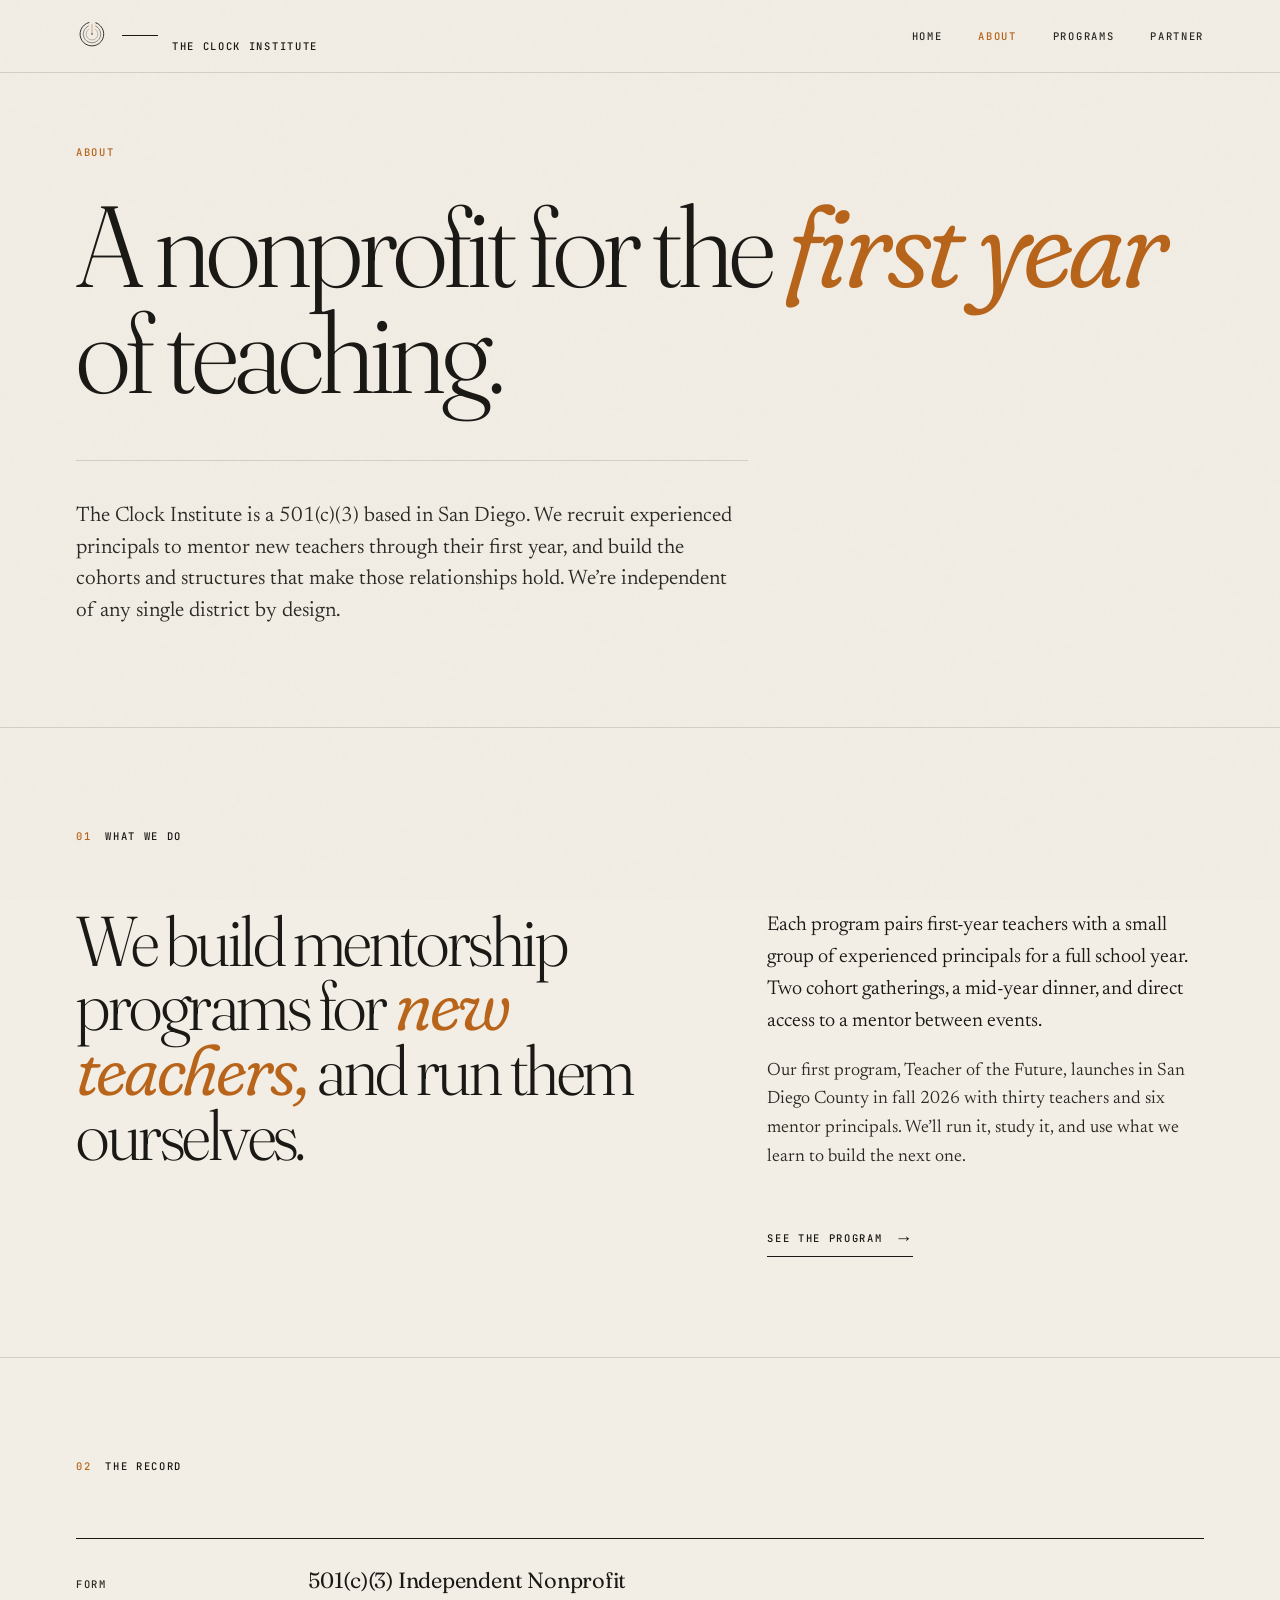
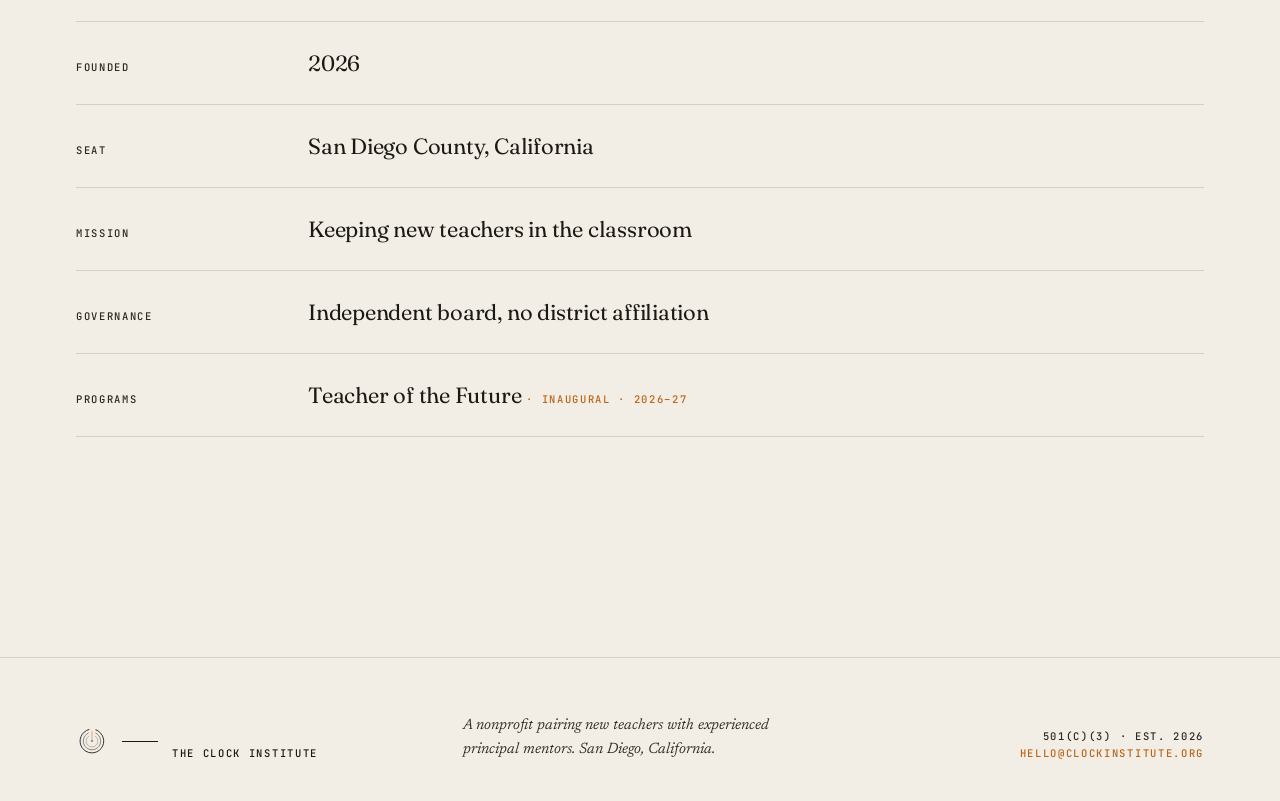
==== about.html @ 5cbc2fd4 "Add logo mark and wire it into wordmark and favicon Add /assets/img/mark.svg and /assets/img/mark-li" ====
<!DOCTYPE html>
<html lang="en">
<head>
  <meta charset="utf-8">
  <meta name="viewport" content="width=device-width, initial-scale=1">
  <link rel="icon" type="image/svg+xml" href="/assets/img/mark.svg">
  <title>About — The Clock Institute</title>
  <meta name="description" content="The Clock Institute is a 501(c)(3) nonprofit based in San Diego. We build and run mentorship programs for first-year teachers, with independent governance and no district affiliation.">
  <link rel="preconnect" href="https://fonts.googleapis.com">
  <link rel="preconnect" href="https://fonts.gstatic.com" crossorigin>
  <link rel="stylesheet" href="https://fonts.googleapis.com/css2?family=Fraunces:opsz,wght,SOFT,WONK@9..144,300..900,0..100,0..1&family=Newsreader:ital,opsz,wght@0,6..72,200..800;1,6..72,200..800&family=JetBrains+Mono:wght@300;400;500&display=swap">
  <link rel="stylesheet" href="assets/css/tokens.css">
  <link rel="stylesheet" href="assets/css/base.css">
  <link rel="stylesheet" href="assets/css/components.css">
  <script defer src="/assets/js/main.js"></script>
</head>
<body>
  <header class="site-header">
    <div class="frame" style="display:flex; justify-content:space-between; align-items:center;">
      <a href="/index.html" class="wordmark">
        <img src="/assets/img/mark.svg" alt="" class="wordmark-mark" width="32" height="32">
        <span class="wordmark-rule"></span>
        <span class="wordmark-text">The Clock Institute</span>
      </a>
      <nav class="site-nav">
        <a href="/index.html" data-nav="home">Home</a>
        <a href="/about.html" data-nav="about">About</a>
        <a href="/programs.html" data-nav="programs">Programs</a>
        <a href="/partner.html" data-nav="partner">Partner</a>
      </nav>
    </div>
  </header>

  <section class="page-head">
    <div class="frame">
      <span class="micro micro-ochre">About</span>
      <h1 class="display page-headline">
        A nonprofit for the <span class="ital">first year</span> of teaching.
      </h1>
      <p class="page-lede">
        The Clock Institute is a 501(c)(3) based in San Diego. We recruit experienced principals to mentor new teachers through their first year, and build the cohorts and structures that make those relationships hold. We&rsquo;re independent of any single district by design.
      </p>
    </div>
  </section>

  <section class="what-we-do">
    <div class="frame">
      <div class="section-tag micro"><span class="num">01</span><span>What we do</span></div>
      <div class="wwd-grid">
        <div class="wwd-lead">
          <h2 class="display">
            We build mentorship programs for <span class="ital">new teachers,</span> and run them ourselves.
          </h2>
        </div>
        <div class="wwd-detail">
          <p>Each program pairs first-year teachers with a small group of experienced principals for a full school year. Two cohort gatherings, a mid-year dinner, and direct access to a mentor between events.</p>
          <p>Our first program, Teacher of the Future, launches in San Diego County in fall 2026 with thirty teachers and six mentor principals. We&rsquo;ll run it, study it, and use what we learn to build the next one.</p>
          <a href="/programs.html" class="cta-link" style="margin-top:32px;">
            <span class="micro">See the program</span>
            <span class="cta-arrow">&rarr;</span>
          </a>
        </div>
      </div>
    </div>
  </section>

  <section class="structure">
    <div class="frame">
      <div class="section-tag micro"><span class="num">02</span><span>The record</span></div>
      <div class="record">
        <div class="record-row">
          <span class="record-label micro">Form</span>
          <span class="record-val">501(c)(3) Independent Nonprofit</span>
        </div>
        <div class="record-row">
          <span class="record-label micro">Founded</span>
          <span class="record-val">2026</span>
        </div>
        <div class="record-row">
          <span class="record-label micro">Seat</span>
          <span class="record-val">San Diego County, California</span>
        </div>
        <div class="record-row">
          <span class="record-label micro">Mission</span>
          <span class="record-val">Keeping new teachers in the classroom</span>
        </div>
        <div class="record-row">
          <span class="record-label micro">Governance</span>
          <span class="record-val">Independent board, no district affiliation</span>
        </div>
        <div class="record-row">
          <span class="record-label micro">Programs</span>
          <span class="record-val">Teacher of the Future <span class="micro micro-ochre">&middot; inaugural &middot; 2026&ndash;27</span></span>
        </div>
      </div>
    </div>
  </section>

  <footer class="site-footer">
    <div class="frame" style="display:grid; grid-template-columns:1fr 1fr 1fr; gap:32px; align-items:end;">
      <a href="/index.html" class="wordmark">
        <img src="/assets/img/mark.svg" alt="" class="wordmark-mark" width="32" height="32">
        <span class="wordmark-rule"></span>
        <span class="wordmark-text">The Clock Institute</span>
      </a>
      <p class="colophon">
        A nonprofit pairing new teachers with experienced principal mentors. San Diego, California.
      </p>
      <div class="micro" style="text-align:right; color: var(--ink-soft);">
        501(c)(3) &middot; est. 2026<br>
        <a href="mailto:hello@clockinstitute.org" style="color: var(--ochre);">hello@clockinstitute.org</a>
      </div>
    </div>
  </footer>
</body>
</html>
---- assets/css/tokens.css ----
:root {
  --paper: #f3eee5;
  --paper-deep: #ebe4d6;
  --ink: #1a1916;
  --ink-soft: #2a2925;
  --ochre: #b8651b;
  --ochre-deep: #8a4a14;
  --rule: rgba(26, 25, 22, 0.14);
  --rule-strong: rgba(26, 25, 22, 0.28);

  --font-display: 'Fraunces', Georgia, serif;
  --font-body: 'Newsreader', Georgia, serif;
  --font-mono: 'JetBrains Mono', ui-monospace, monospace;

  --max-w: 1240px;
  --pad-x: 56px;
  --pad-x-sm: 28px;
}
---- assets/css/base.css ----
* {
  margin: 0;
  padding: 0;
  box-sizing: border-box;
}

html {
  scroll-behavior: smooth;
}

body {
  background: var(--paper);
  color: var(--ink);
  font-family: var(--font-body);
  font-weight: 380;
  font-size: 17px;
  line-height: 1.55;
  -webkit-font-smoothing: antialiased;
  text-rendering: optimizeLegibility;
  overflow-x: hidden;
}

body::before {
  content: "";
  position: fixed;
  inset: 0;
  pointer-events: none;
  z-index: 100;
  opacity: 0.4;
  mix-blend-mode: multiply;
  background-image: url("data:image/svg+xml,%3Csvg viewBox='0 0 200 200' xmlns='http://www.w3.org/2000/svg'%3E%3Cfilter id='n'%3E%3CfeTurbulence type='fractalNoise' baseFrequency='0.85' numOctaves='2' stitchTiles='stitch'/%3E%3CfeColorMatrix values='0 0 0 0 0.1 0 0 0 0 0.1 0 0 0 0 0.08 0 0 0 0.05 0'/%3E%3C/filter%3E%3Crect width='100%25' height='100%25' filter='url(%23n)'/%3E%3C/svg%3E");
}

.frame {
  max-width: var(--max-w);
  margin: 0 auto;
  padding: 0 var(--pad-x);
  position: relative;
}

.display {
  font-family: var(--font-display);
  font-variation-settings: "opsz" 144, "SOFT" 30, "WONK" 0;
  font-weight: 300;
  letter-spacing: -0.035em;
  line-height: 0.92;
}

.ital {
  font-family: var(--font-display);
  font-style: italic;
  font-variation-settings: "opsz" 72, "SOFT" 100, "WONK" 1;
  font-weight: 350;
}

.mono {
  font-family: var(--font-mono);
  font-weight: 400;
  letter-spacing: 0.02em;
}

.micro {
  font-family: var(--font-mono);
  font-size: 10.5px;
  text-transform: uppercase;
  letter-spacing: 0.16em;
  font-weight: 500;
}

.micro-ochre {
  color: var(--ochre);
}

a {
  color: inherit;
  text-decoration: none;
}

a:hover {
  color: var(--ochre);
}

@media (max-width: 920px) {
  .frame {
    padding: 0 var(--pad-x-sm);
  }
}
---- assets/css/components.css ----
body {
  padding-top: 64px;
}

/* ---------- Header ---------- */

.site-header {
  position: fixed;
  top: 0;
  left: 0;
  right: 0;
  width: 100%;
  z-index: 50;
  background: var(--paper);
  border-bottom: 1px solid var(--rule);
  padding: 18px 0;
}

.wordmark {
  display: flex;
  align-items: baseline;
  gap: 14px;
}

.wordmark-mark {
  width: 32px;
  height: 32px;
  display: block;
}

.wordmark-rule {
  width: 36px;
  height: 1px;
  background: var(--ink);
  align-self: center;
  transform: translateY(-1px);
}

.wordmark-text {
  font-family: var(--font-mono);
  font-size: 10.5px;
  text-transform: uppercase;
  letter-spacing: 0.16em;
  font-weight: 500;
}

.site-nav {
  display: flex;
  gap: 36px;
}

.site-nav a {
  font-family: var(--font-mono);
  font-size: 10.5px;
  text-transform: uppercase;
  letter-spacing: 0.16em;
  font-weight: 500;
  color: var(--ink-soft);
}

.site-nav a:hover {
  color: var(--ochre);
}

.site-nav a.active {
  color: var(--ochre);
}

/* ---------- Footer ---------- */

.site-footer {
  border-top: 1px solid var(--rule);
  padding: 56px 0 40px;
  margin-top: 120px;
}

.colophon {
  font-family: var(--font-body);
  font-style: italic;
  font-size: 15px;
  color: var(--ink-soft);
  max-width: 38ch;
}

@media (max-width: 920px) {
  .site-footer .frame {
    grid-template-columns: 1fr !important;
    gap: 32px !important;
  }
}

/* ---------- Hero ---------- */

.hero {
  min-height: calc(100vh - 64px);
  display: flex;
  align-items: center;
  padding: 80px 0;
  position: relative;
}

.hero-meta {
  display: flex;
  justify-content: space-between;
  margin-bottom: 80px;
}

.hero-headline {
  font-size: clamp(64px, 10.5vw, 168px);
  margin-bottom: 80px;
}
.hero-headline .line { display: block; }
.hero-headline .line-2 { padding-left: 18%; }
.hero-headline .line-3 { padding-left: 6%; }
.hero-headline .amp {
  color: var(--ochre);
  font-style: italic;
  font-variation-settings: "opsz" 144, "SOFT" 100, "WONK" 1;
}

.hero-foot {
  display: grid;
  grid-template-columns: 1fr auto;
  gap: 64px;
  align-items: end;
  padding-top: 40px;
  border-top: 1px solid var(--rule);
}

.hero-foot .lede {
  font-size: 21px;
  line-height: 1.5;
  max-width: 52ch;
  color: var(--ink-soft);
}
.hero-foot .lede em {
  color: var(--ink);
  font-family: var(--font-display);
  font-style: italic;
  font-variation-settings: "opsz" 22, "SOFT" 100, "WONK" 0;
}

.cta-link {
  display: inline-flex;
  align-items: center;
  gap: 12px;
  padding-bottom: 4px;
  border-bottom: 1px solid var(--ink);
  transition: gap 0.3s ease, color 0.3s ease;
}
.cta-link:hover { gap: 18px; color: var(--ochre); border-color: var(--ochre); }
.cta-arrow { font-family: var(--font-display); font-size: 18px; }

@keyframes fadeUp {
  from { opacity: 0; transform: translateY(16px); }
  to { opacity: 1; transform: translateY(0); }
}
.hero-headline .line {
  opacity: 0;
  animation: fadeUp 1.2s cubic-bezier(0.2, 0.7, 0.2, 1) forwards;
}
.hero-headline .line-1 { animation-delay: 0.2s; }
.hero-headline .line-2 { animation-delay: 0.45s; }
.hero-headline .line-3 { animation-delay: 0.7s; }

.hero-meta, .hero-foot {
  opacity: 0;
  animation: fadeUp 1s ease forwards 1s;
}

@media (max-width: 920px) {
  .hero-headline .line-2, .hero-headline .line-3 { padding-left: 0; }
  .hero-foot { grid-template-columns: 1fr; }
}

/* ---------- Thesis & Motif ---------- */

section.thesis, section.motif {
  padding: 120px 0;
  border-top: 1px solid var(--rule);
  position: relative;
}

.section-tag {
  display: flex;
  align-items: center;
  gap: 14px;
  margin-bottom: 64px;
}
.section-tag .num { color: var(--ochre); }

.thesis-grid {
  display: grid;
  grid-template-columns: 1.2fr 1fr;
  gap: 80px;
  align-items: start;
}
.thesis-headline {
  font-size: clamp(44px, 6vw, 88px);
}
.thesis-headline .ital { color: var(--ochre); }
.thesis-body {
  padding-top: 12px;
}
.thesis-body p {
  font-size: 18px;
  line-height: 1.6;
  color: var(--ink-soft);
  margin-bottom: 20px;
  max-width: 48ch;
}
.thesis-body p em {
  color: var(--ink);
  font-family: var(--font-display);
  font-style: italic;
}

.motif-header {
  display: grid;
  grid-template-columns: 1fr 1.6fr;
  gap: 64px;
  align-items: end;
  margin-bottom: 48px;
}
.motif-header h2 { font-size: clamp(40px, 5vw, 72px); }
.motif-header h2 .ital { color: var(--ochre); }
.motif-header p {
  font-size: 17px;
  color: var(--ink-soft);
  max-width: 52ch;
}

.motif-grid {
  display: grid;
  grid-template-columns: 1fr 1fr;
  gap: 32px;
}
.motif-card {
  border: 1px solid var(--rule);
  padding: 40px;
  display: flex;
  flex-direction: column;
  justify-content: space-between;
  min-height: 380px;
  background: var(--paper);
}
.motif-card.dark {
  background: var(--ink);
  color: var(--paper);
  border-color: var(--ink);
}
.motif-card.dark .micro { color: rgba(243, 238, 229, 0.5); }
.motif-card.dark .motif-figure { color: var(--ochre); }

.motif-figure {
  font-family: var(--font-display);
  font-weight: 300;
  font-variation-settings: "opsz" 144, "SOFT" 30, "WONK" 0;
  font-size: clamp(96px, 14vw, 176px);
  letter-spacing: -0.04em;
  line-height: 0.85;
  color: var(--ochre);
  margin: 32px 0;
}
.motif-figure .unit {
  font-size: 0.32em;
  letter-spacing: 0;
  opacity: 0.75;
  margin-left: 8px;
}
.motif-card p {
  font-size: 16px;
  line-height: 1.55;
  max-width: 36ch;
}

@media (max-width: 920px) {
  .thesis-grid, .motif-header, .motif-grid { grid-template-columns: 1fr; gap: 40px; }
  section.thesis, section.motif { padding: 80px 0; }
}

/* ---------- Program teaser & Closing ---------- */

section.program-teaser, section.closing {
  padding: 120px 0;
  border-top: 1px solid var(--rule);
}

.teaser-card {
  display: block;
  background: var(--paper-deep);
  border: 1px solid var(--rule);
  padding: 64px;
  transition: background 0.4s ease, border-color 0.4s ease;
  position: relative;
}
.teaser-card:hover {
  background: var(--ink);
  color: var(--paper);
  border-color: var(--ink);
}
.teaser-card:hover .teaser-meta .micro,
.teaser-card:hover .teaser-lede { color: rgba(243, 238, 229, 0.75); }
.teaser-card:hover .teaser-title .ital,
.teaser-card:hover .teaser-foot .cta-arrow { color: var(--ochre); }

.teaser-meta {
  display: flex;
  justify-content: space-between;
  margin-bottom: 48px;
}
.teaser-title {
  font-size: clamp(56px, 8vw, 120px);
  margin-bottom: 32px;
}
.teaser-title .ital { color: var(--ochre); transition: color 0.4s ease; }
.teaser-lede {
  font-size: 19px;
  line-height: 1.55;
  max-width: 60ch;
  color: var(--ink-soft);
  margin-bottom: 56px;
  transition: color 0.4s ease;
}
.teaser-foot {
  display: inline-flex;
  align-items: center;
  gap: 12px;
  padding-bottom: 4px;
  border-bottom: 1px solid currentColor;
}

section.closing {
  padding: 160px 0;
}
.closing-headline {
  font-size: clamp(56px, 9vw, 144px);
  margin-bottom: 80px;
}
.closing-headline .ital { color: var(--ochre); }
.closing-foot {
  display: grid;
  grid-template-columns: 1fr auto;
  gap: 48px;
  align-items: end;
  padding-top: 40px;
  border-top: 1px solid var(--rule);
}
.closing-foot p {
  font-size: 19px;
  line-height: 1.5;
  max-width: 44ch;
  color: var(--ink-soft);
}

@media (max-width: 920px) {
  .teaser-card { padding: 40px 28px; }
  .teaser-meta { flex-direction: column; gap: 8px; margin-bottom: 32px; }
  .closing-foot { grid-template-columns: 1fr; }
  section.program-teaser, section.closing { padding: 80px 0; }
}

/* ---------- About: page head, what-we-do, structure ---------- */

section.page-head {
  padding: 80px 0 100px;
}
.page-head .micro-ochre { display: block; margin-bottom: 32px; }
.page-headline {
  font-size: clamp(56px, 9vw, 144px);
  margin-bottom: 56px;
}
.page-headline .ital { color: var(--ochre); }
.page-lede {
  font-size: 21px;
  line-height: 1.5;
  max-width: 56ch;
  color: var(--ink-soft);
  padding-top: 40px;
  border-top: 1px solid var(--rule);
}

section.what-we-do {
  padding: 100px 0;
  border-top: 1px solid var(--rule);
}

.wwd-grid {
  display: grid;
  grid-template-columns: 1.4fr 1fr;
  gap: 80px;
  align-items: start;
}

.wwd-lead h2 {
  font-size: clamp(40px, 5.5vw, 80px);
}
.wwd-lead h2 .ital { color: var(--ochre); }

.wwd-detail p {
  font-size: 18px;
  line-height: 1.6;
  color: var(--ink-soft);
  margin-bottom: 20px;
  max-width: 48ch;
}
.wwd-detail p:first-child {
  font-size: 20px;
  color: var(--ink);
}

section.structure {
  padding: 100px 0;
  border-top: 1px solid var(--rule);
}

.record {
  border-top: 1px solid var(--ink);
}
.record-row {
  display: grid;
  grid-template-columns: 200px 1fr;
  gap: 32px;
  padding: 24px 0;
  border-bottom: 1px solid var(--rule);
  align-items: baseline;
}
.record-label {
  color: var(--ink-soft);
  padding-top: 4px;
}
.record-val {
  font-family: var(--font-display);
  font-size: 22px;
  font-weight: 380;
  letter-spacing: -0.01em;
}

@media (max-width: 920px) {
  .wwd-grid { grid-template-columns: 1fr; gap: 40px; }
  .record-row { grid-template-columns: 1fr; gap: 4px; }
  section.what-we-do, section.structure { padding: 64px 0; }
}

/* ---------- Programs: numbers, arc, metrics ---------- */

section.numbers, section.arc, section.metrics {
  padding: 100px 0;
  border-top: 1px solid var(--rule);
}

.numbers-grid {
  display: grid;
  grid-template-columns: repeat(4, 1fr);
  gap: 0;
  border-top: 1px solid var(--ink);
}
.num-cell {
  padding: 40px 32px 40px 0;
  border-right: 1px solid var(--rule);
}
.num-cell:last-child { border-right: none; padding-right: 0; }
.num-fig {
  font-family: var(--font-display);
  font-weight: 300;
  font-variation-settings: "opsz" 144, "SOFT" 30, "WONK" 0;
  font-size: clamp(64px, 8vw, 120px);
  line-height: 0.9;
  letter-spacing: -0.04em;
  color: var(--ochre);
  margin-bottom: 24px;
}
.num-fig .num-unit { font-size: 0.4em; opacity: 0.75; margin-left: 6px; }
.num-label { color: var(--ink-soft); margin-bottom: 12px; }
.num-cell p {
  font-size: 15px;
  line-height: 1.5;
  color: var(--ink);
  max-width: 28ch;
}

.arc-list {
  display: grid;
  gap: 0;
  border-top: 1px solid var(--ink);
}
.arc-step {
  display: grid;
  grid-template-columns: 240px 1fr;
  gap: 64px;
  padding: 56px 0;
  border-bottom: 1px solid var(--rule);
  align-items: start;
}
.arc-when .micro { color: var(--ochre); margin-bottom: 8px; display: block; }
.arc-time {
  font-family: var(--font-display);
  font-weight: 350;
  font-size: 28px;
  letter-spacing: -0.015em;
}
.arc-name {
  font-family: var(--font-display);
  font-weight: 350;
  font-size: clamp(32px, 4vw, 48px);
  letter-spacing: -0.02em;
  margin-bottom: 20px;
}
.arc-name .ital { color: var(--ochre); }
.arc-detail p {
  font-size: 18px;
  line-height: 1.6;
  color: var(--ink-soft);
  max-width: 60ch;
}

.metrics-headline {
  font-size: clamp(40px, 5vw, 72px);
  margin-bottom: 56px;
  max-width: 14ch;
}
.metrics-headline .ital { color: var(--ochre); }
.metrics-grid {
  display: grid;
  grid-template-columns: repeat(3, 1fr);
  gap: 32px;
  border-top: 1px solid var(--rule);
  padding-top: 40px;
}
.metric {
  padding-right: 32px;
}
.metric-num {
  font-family: var(--font-display);
  font-weight: 300;
  font-size: clamp(56px, 7vw, 96px);
  line-height: 0.9;
  letter-spacing: -0.04em;
  color: var(--ink);
  margin-bottom: 20px;
}
.metric-num .metric-unit { color: var(--ochre); font-size: 0.5em; margin-left: 4px; }
.metric p {
  font-size: 16px;
  line-height: 1.55;
  color: var(--ink-soft);
  max-width: 32ch;
}
.metrics-foot {
  margin-top: 56px;
  padding-top: 24px;
  border-top: 1px solid var(--rule);
  color: var(--ink-soft);
  letter-spacing: 0.12em;
}

@media (max-width: 920px) {
  .numbers-grid { grid-template-columns: 1fr 1fr; }
  .num-cell:nth-child(2) { border-right: none; }
  .num-cell:nth-child(1), .num-cell:nth-child(2) { border-bottom: 1px solid var(--rule); }
  .arc-step { grid-template-columns: 1fr; gap: 16px; }
  .metrics-grid { grid-template-columns: 1fr; }
  section.numbers, section.arc, section.metrics { padding: 64px 0; }
}

/* ---------- Partner: lanes & contact ---------- */

section.partner-types, section.contact {
  padding: 100px 0;
  border-top: 1px solid var(--rule);
}

.lane-list {
  border-top: 1px solid var(--ink);
}
.lane {
  display: grid;
  grid-template-columns: 60px 1fr 220px;
  gap: 48px;
  padding: 56px 0;
  border-bottom: 1px solid var(--rule);
  align-items: start;
}
.lane-num {
  font-family: var(--font-mono);
  font-size: 12px;
  letter-spacing: 0.14em;
  color: var(--ochre);
  padding-top: 10px;
}
.lane-name {
  font-family: var(--font-display);
  font-weight: 350;
  font-size: clamp(28px, 3vw, 36px);
  letter-spacing: -0.02em;
  margin-bottom: 16px;
}
.lane p {
  font-size: 17px;
  line-height: 1.6;
  color: var(--ink-soft);
  max-width: 56ch;
}
.lane p em {
  color: var(--ink);
  font-family: var(--font-display);
  font-style: italic;
}
.lane-meta {
  color: var(--ink-soft);
  align-self: start;
  padding-top: 14px;
  text-align: right;
}

.contact-headline {
  font-size: clamp(48px, 6vw, 88px);
  margin-bottom: 64px;
}
.contact-headline .ital { color: var(--ochre); }
.contact-grid {
  display: grid;
  grid-template-columns: repeat(3, 1fr);
  gap: 32px;
  border-top: 1px solid var(--rule);
  padding-top: 48px;
}
.contact-card .micro-ochre { display: block; margin-bottom: 24px; }
.contact-email {
  display: inline-block;
  font-family: var(--font-display);
  font-weight: 380;
  font-size: 22px;
  letter-spacing: -0.01em;
  margin-bottom: 16px;
  border-bottom: 1px solid var(--rule);
  padding-bottom: 6px;
  transition: border-color 0.3s ease, color 0.3s ease;
}
.contact-email:hover {
  color: var(--ochre);
  border-color: var(--ochre);
}
.contact-card p {
  font-size: 15px;
  line-height: 1.5;
  color: var(--ink-soft);
}

@media (max-width: 920px) {
  .lane { grid-template-columns: 1fr; gap: 12px; }
  .lane-meta { text-align: left; padding-top: 8px; }
  .contact-grid { grid-template-columns: 1fr; gap: 40px; }
  section.partner-types, section.contact { padding: 64px 0; }
}
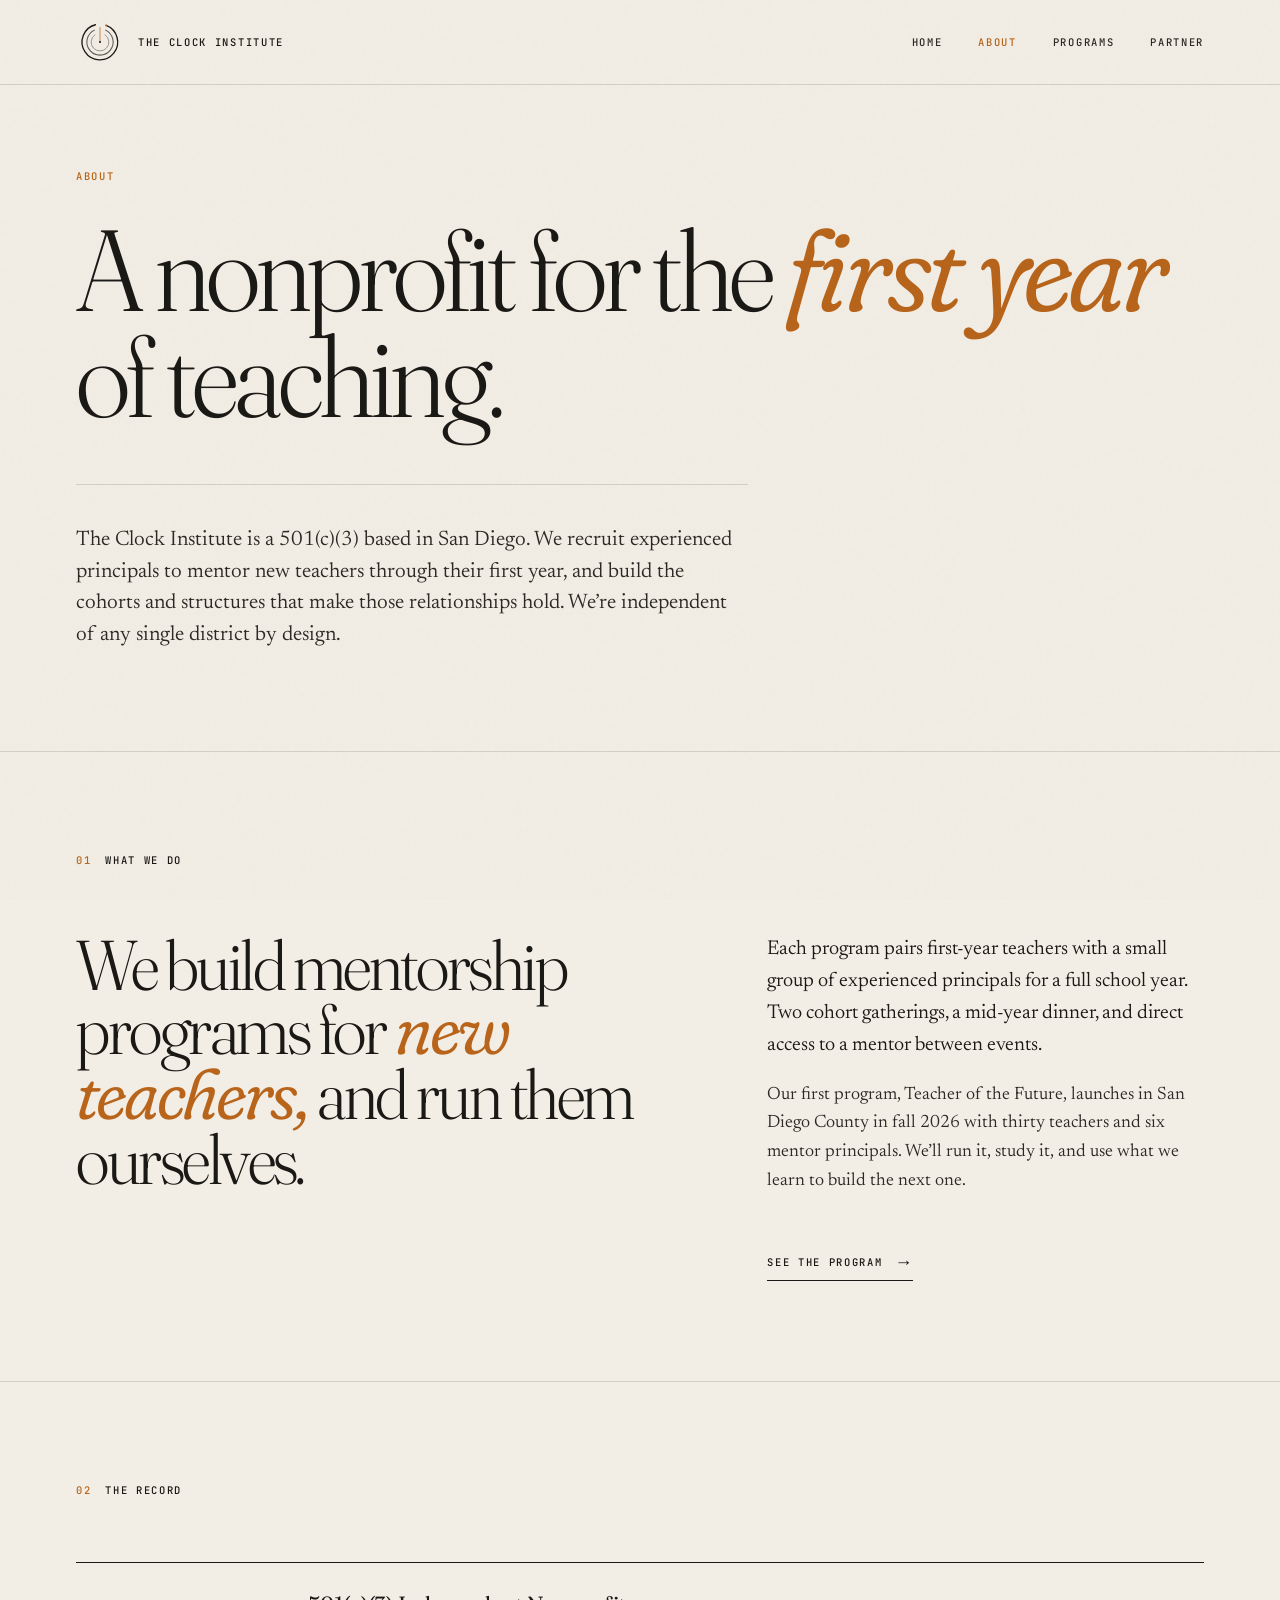
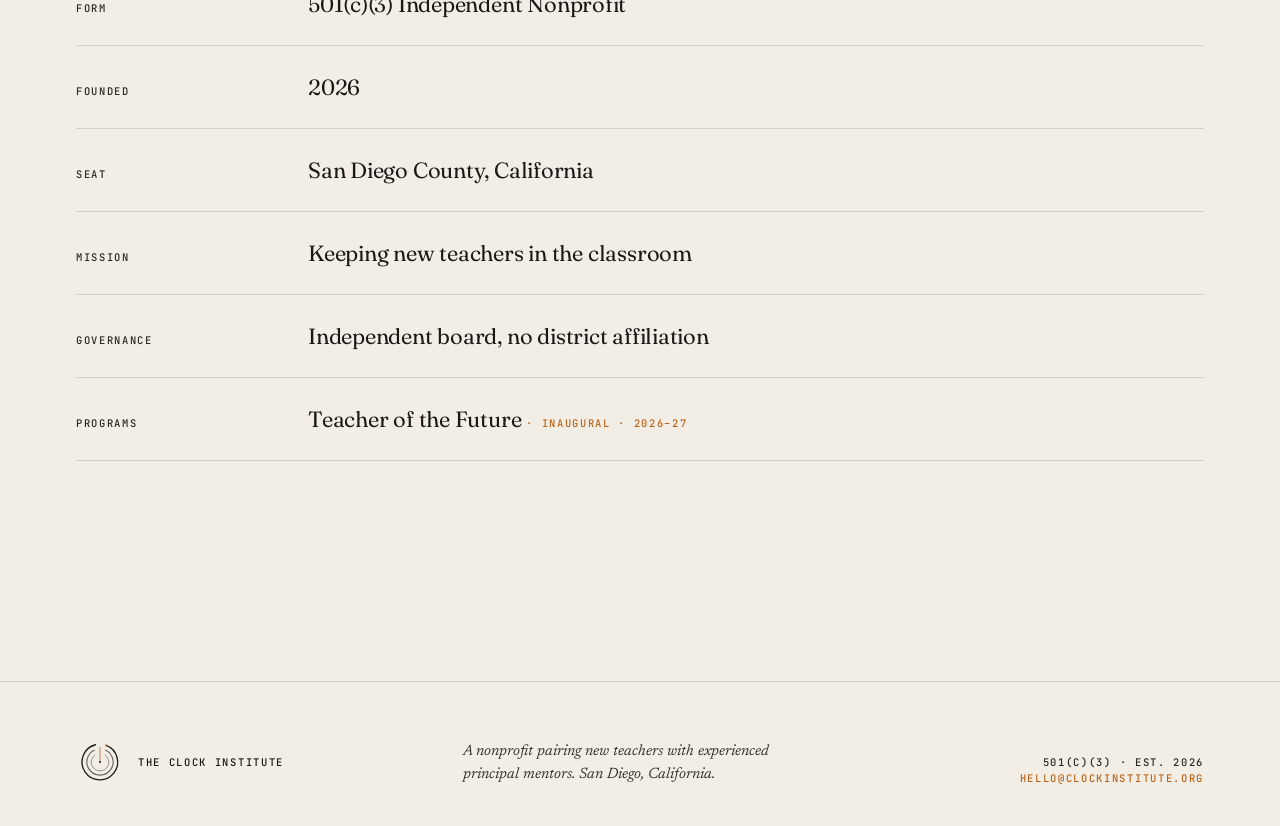
==== commit 03a0bba0: "Tidy wordmark: drop the typographic rule, enlarge and center the mark Remove the 36px hairline span " ====
--- a/about.html
+++ b/about.html
@@ -18,8 +18,7 @@
   <header class="site-header">
     <div class="frame" style="display:flex; justify-content:space-between; align-items:center;">
       <a href="/index.html" class="wordmark">
-        <img src="/assets/img/mark.svg" alt="" class="wordmark-mark" width="32" height="32">
-        <span class="wordmark-rule"></span>
+        <img src="/assets/img/mark.svg" alt="" class="wordmark-mark" width="48" height="48">
         <span class="wordmark-text">The Clock Institute</span>
       </a>
       <nav class="site-nav">
@@ -99,8 +98,7 @@
   <footer class="site-footer">
     <div class="frame" style="display:grid; grid-template-columns:1fr 1fr 1fr; gap:32px; align-items:end;">
       <a href="/index.html" class="wordmark">
-        <img src="/assets/img/mark.svg" alt="" class="wordmark-mark" width="32" height="32">
-        <span class="wordmark-rule"></span>
+        <img src="/assets/img/mark.svg" alt="" class="wordmark-mark" width="48" height="48">
         <span class="wordmark-text">The Clock Institute</span>
       </a>
       <p class="colophon">
--- a/assets/css/components.css
+++ b/assets/css/components.css
@@ -1,5 +1,5 @@
 body {
-  padding-top: 64px;
+  padding-top: 88px;
 }
 
 /* ---------- Header ---------- */
@@ -18,22 +18,14 @@
 
 .wordmark {
   display: flex;
-  align-items: baseline;
+  align-items: center;
   gap: 14px;
 }
 
 .wordmark-mark {
-  width: 32px;
-  height: 32px;
+  width: 48px;
+  height: 48px;
   display: block;
-}
-
-.wordmark-rule {
-  width: 36px;
-  height: 1px;
-  background: var(--ink);
-  align-self: center;
-  transform: translateY(-1px);
 }
 
 .wordmark-text {
@@ -92,7 +84,7 @@
 /* ---------- Hero ---------- */
 
 .hero {
-  min-height: calc(100vh - 64px);
+  min-height: calc(100vh - 88px);
   display: flex;
   align-items: center;
   padding: 80px 0;
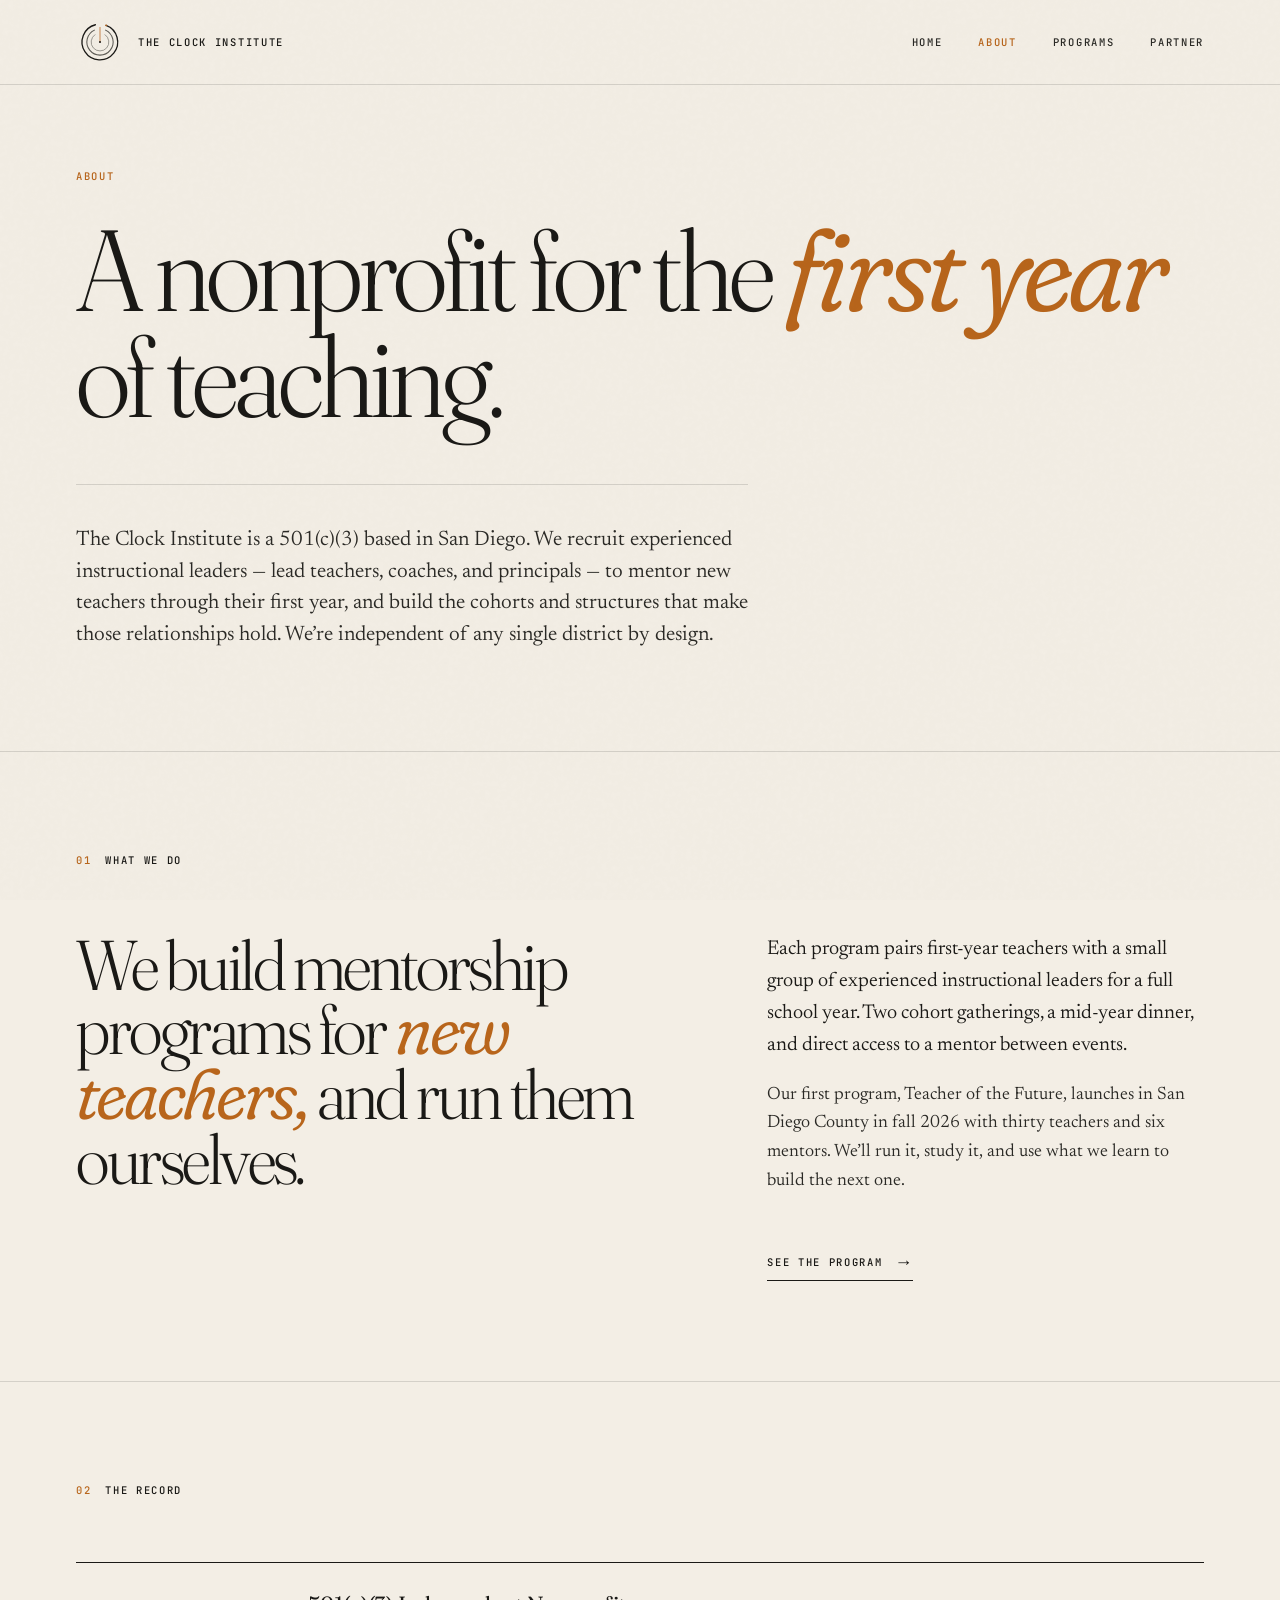
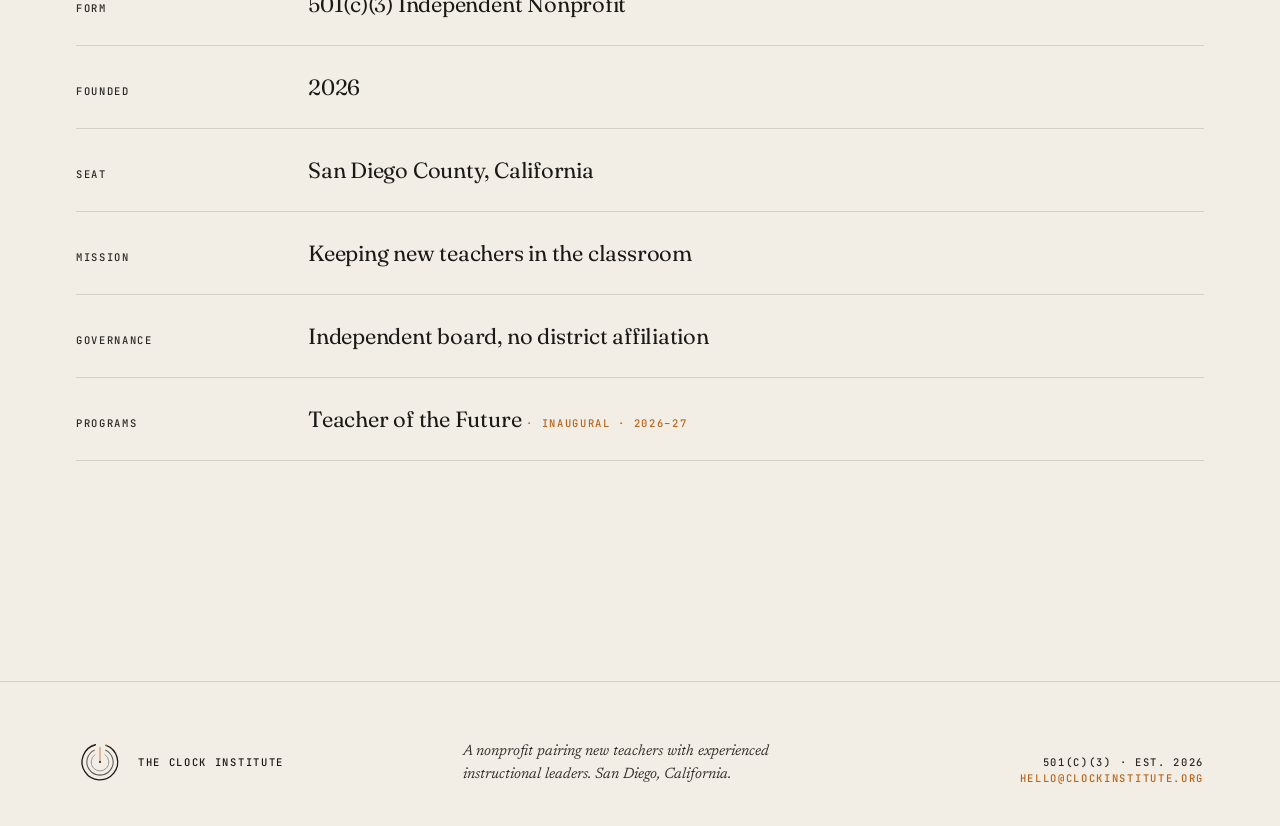
==== commit 16efbffd: "Broaden mentor language from principals to instructional leaders The mentor pool isn't just principa" ====
--- a/about.html
+++ b/about.html
@@ -37,7 +37,7 @@
         A nonprofit for the <span class="ital">first year</span> of teaching.
       </h1>
       <p class="page-lede">
-        The Clock Institute is a 501(c)(3) based in San Diego. We recruit experienced principals to mentor new teachers through their first year, and build the cohorts and structures that make those relationships hold. We&rsquo;re independent of any single district by design.
+        The Clock Institute is a 501(c)(3) based in San Diego. We recruit experienced instructional leaders &mdash; lead teachers, coaches, and principals &mdash; to mentor new teachers through their first year, and build the cohorts and structures that make those relationships hold. We&rsquo;re independent of any single district by design.
       </p>
     </div>
   </section>
@@ -52,8 +52,8 @@
           </h2>
         </div>
         <div class="wwd-detail">
-          <p>Each program pairs first-year teachers with a small group of experienced principals for a full school year. Two cohort gatherings, a mid-year dinner, and direct access to a mentor between events.</p>
-          <p>Our first program, Teacher of the Future, launches in San Diego County in fall 2026 with thirty teachers and six mentor principals. We&rsquo;ll run it, study it, and use what we learn to build the next one.</p>
+          <p>Each program pairs first-year teachers with a small group of experienced instructional leaders for a full school year. Two cohort gatherings, a mid-year dinner, and direct access to a mentor between events.</p>
+          <p>Our first program, Teacher of the Future, launches in San Diego County in fall 2026 with thirty teachers and six mentors. We&rsquo;ll run it, study it, and use what we learn to build the next one.</p>
           <a href="/programs.html" class="cta-link" style="margin-top:32px;">
             <span class="micro">See the program</span>
             <span class="cta-arrow">&rarr;</span>
@@ -102,7 +102,7 @@
         <span class="wordmark-text">The Clock Institute</span>
       </a>
       <p class="colophon">
-        A nonprofit pairing new teachers with experienced principal mentors. San Diego, California.
+        A nonprofit pairing new teachers with experienced instructional leaders. San Diego, California.
       </p>
       <div class="micro" style="text-align:right; color: var(--ink-soft);">
         501(c)(3) &middot; est. 2026<br>
--- a/assets/css/components.css
+++ b/assets/css/components.css
@@ -34,6 +34,7 @@
   text-transform: uppercase;
   letter-spacing: 0.16em;
   font-weight: 500;
+  white-space: nowrap;
 }
 
 .site-nav {
@@ -79,6 +80,16 @@
     grid-template-columns: 1fr !important;
     gap: 32px !important;
   }
+}
+
+@media (max-width: 720px) {
+  .wordmark-text { display: none; }
+  .site-nav { gap: 16px; }
+  .site-nav a {
+    font-size: 10px;
+    letter-spacing: 0.1em;
+  }
+  .site-footer .wordmark-text { display: inline; }
 }
 
 /* ---------- Hero ---------- */
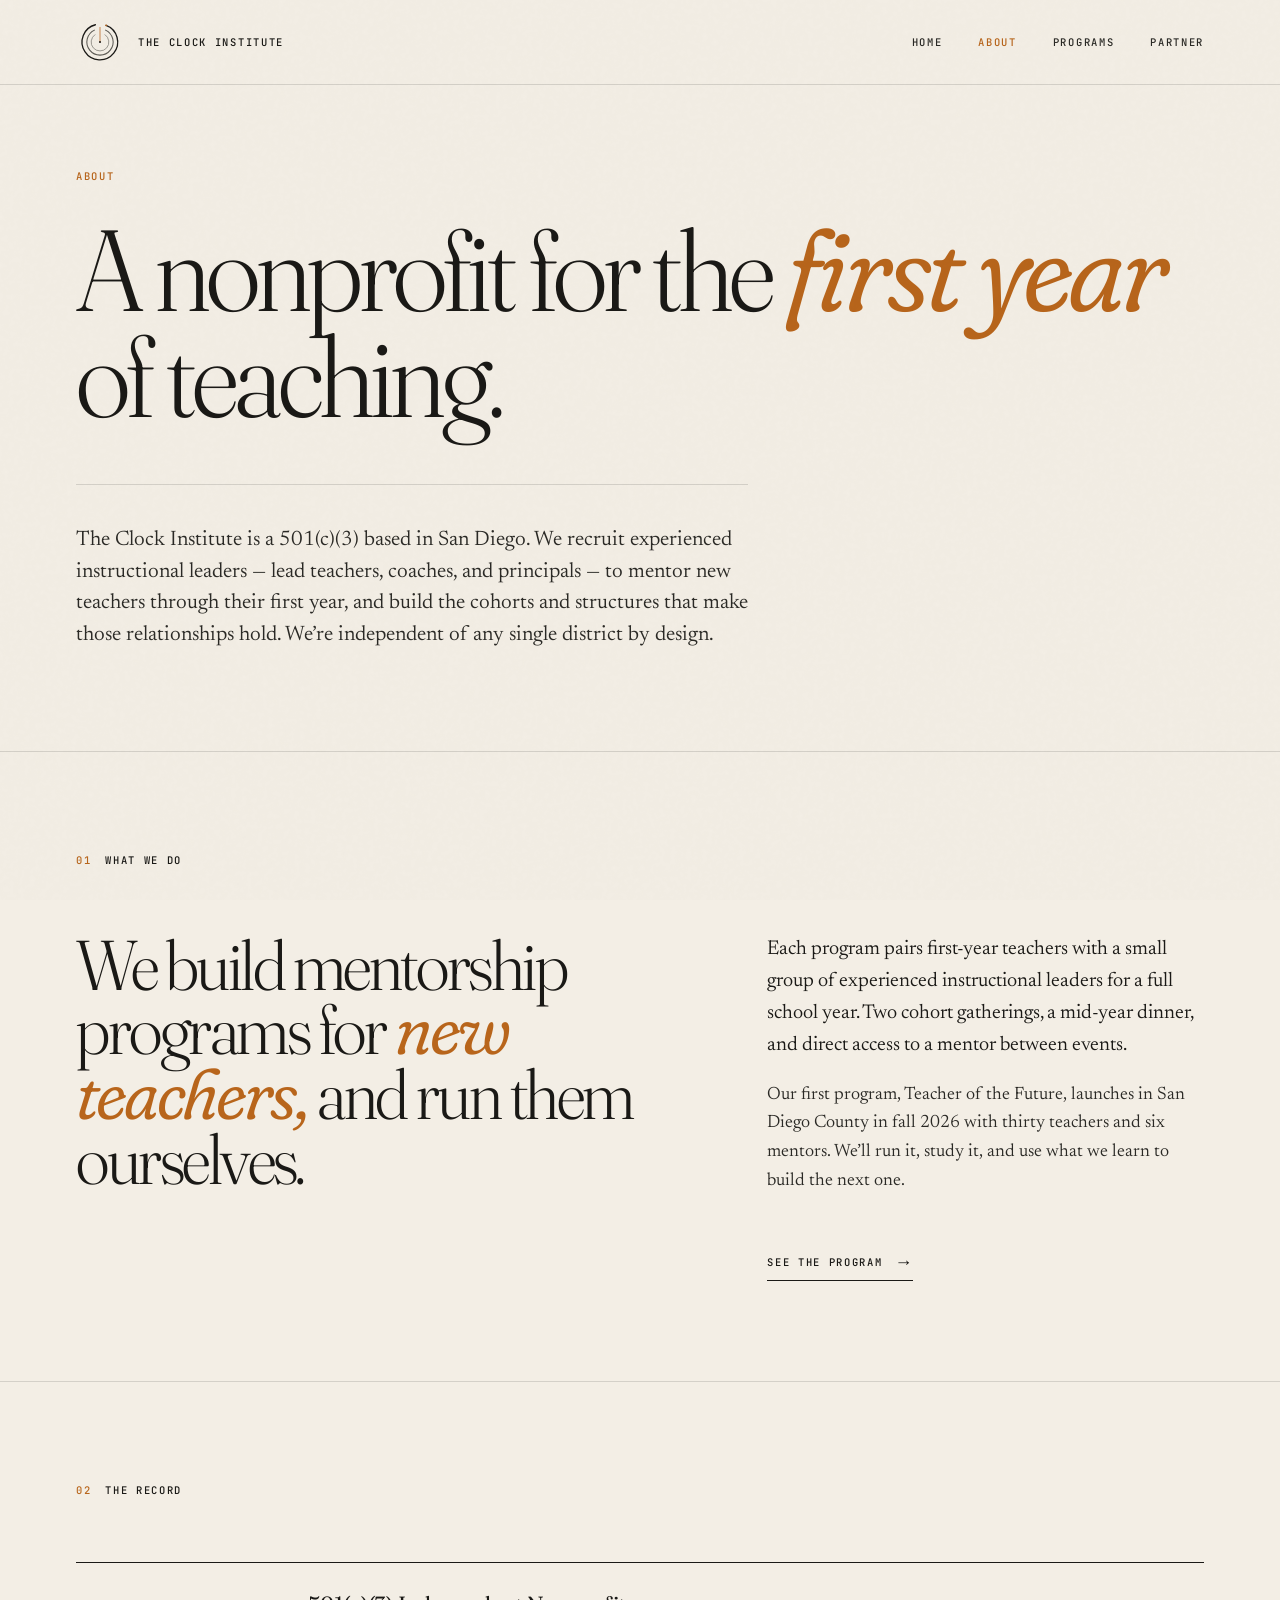
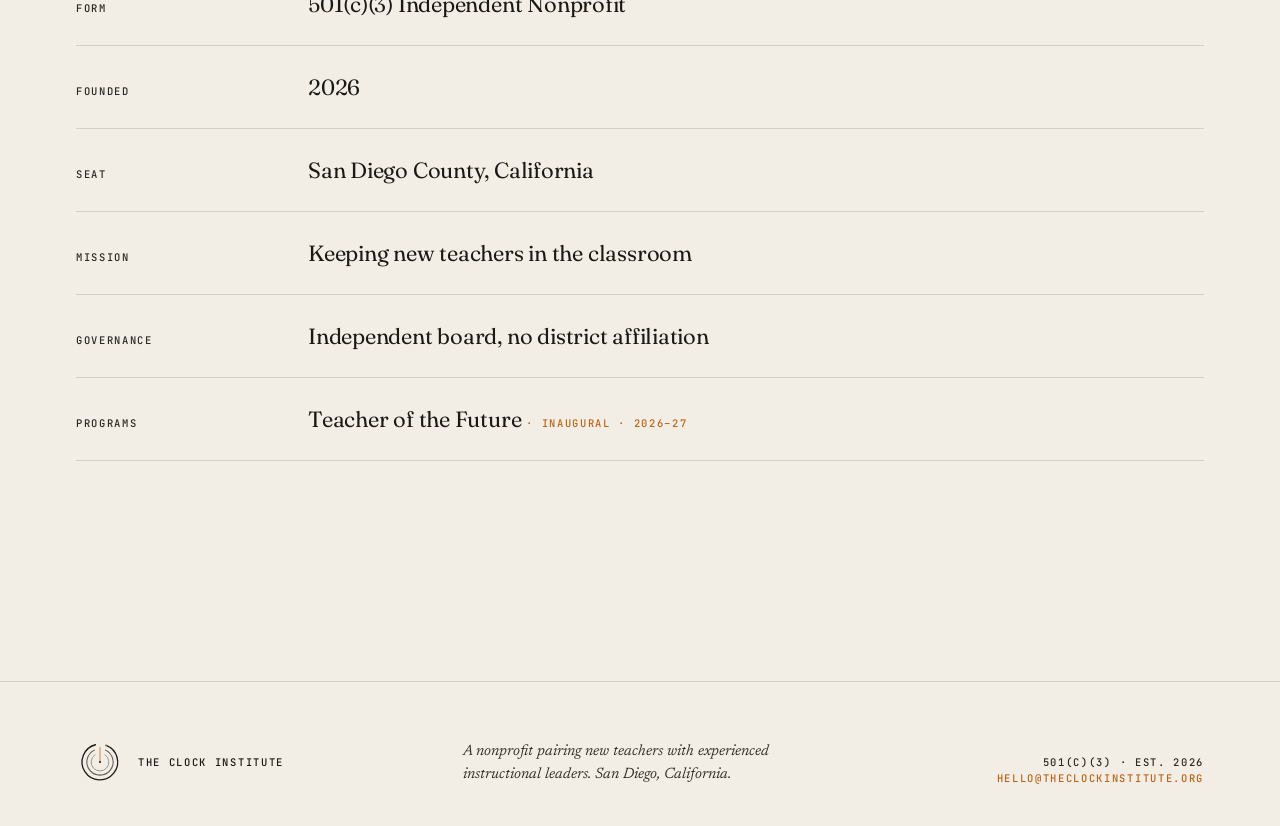
==== commit dde3adae: "Consolidate to a single hello@ address Drop the three-card contact grid on the partner page in favor" ====
--- a/about.html
+++ b/about.html
@@ -106,7 +106,7 @@
       </p>
       <div class="micro" style="text-align:right; color: var(--ink-soft);">
         501(c)(3) &middot; est. 2026<br>
-        <a href="mailto:hello@clockinstitute.org" style="color: var(--ochre);">hello@clockinstitute.org</a>
+        <a href="mailto:hello@theclockinstitute.org" style="color: var(--ochre);">hello@theclockinstitute.org</a>
       </div>
     </div>
   </footer>
--- a/assets/css/components.css
+++ b/assets/css/components.css
@@ -621,38 +621,37 @@
   margin-bottom: 64px;
 }
 .contact-headline .ital { color: var(--ochre); }
-.contact-grid {
-  display: grid;
-  grid-template-columns: repeat(3, 1fr);
-  gap: 32px;
+.contact-single {
   border-top: 1px solid var(--rule);
   padding-top: 48px;
-}
-.contact-card .micro-ochre { display: block; margin-bottom: 24px; }
+  display: flex;
+  flex-direction: column;
+  align-items: flex-start;
+  gap: 24px;
+  max-width: 60ch;
+}
 .contact-email {
   display: inline-block;
   font-family: var(--font-display);
   font-weight: 380;
-  font-size: 22px;
-  letter-spacing: -0.01em;
-  margin-bottom: 16px;
+  font-size: clamp(28px, 4vw, 44px);
+  letter-spacing: -0.015em;
   border-bottom: 1px solid var(--rule);
-  padding-bottom: 6px;
+  padding-bottom: 8px;
   transition: border-color 0.3s ease, color 0.3s ease;
 }
 .contact-email:hover {
   color: var(--ochre);
   border-color: var(--ochre);
 }
-.contact-card p {
-  font-size: 15px;
-  line-height: 1.5;
+.contact-audience {
+  font-size: 18px;
+  line-height: 1.6;
   color: var(--ink-soft);
 }
 
 @media (max-width: 920px) {
   .lane { grid-template-columns: 1fr; gap: 12px; }
   .lane-meta { text-align: left; padding-top: 8px; }
-  .contact-grid { grid-template-columns: 1fr; gap: 40px; }
   section.partner-types, section.contact { padding: 64px 0; }
 }
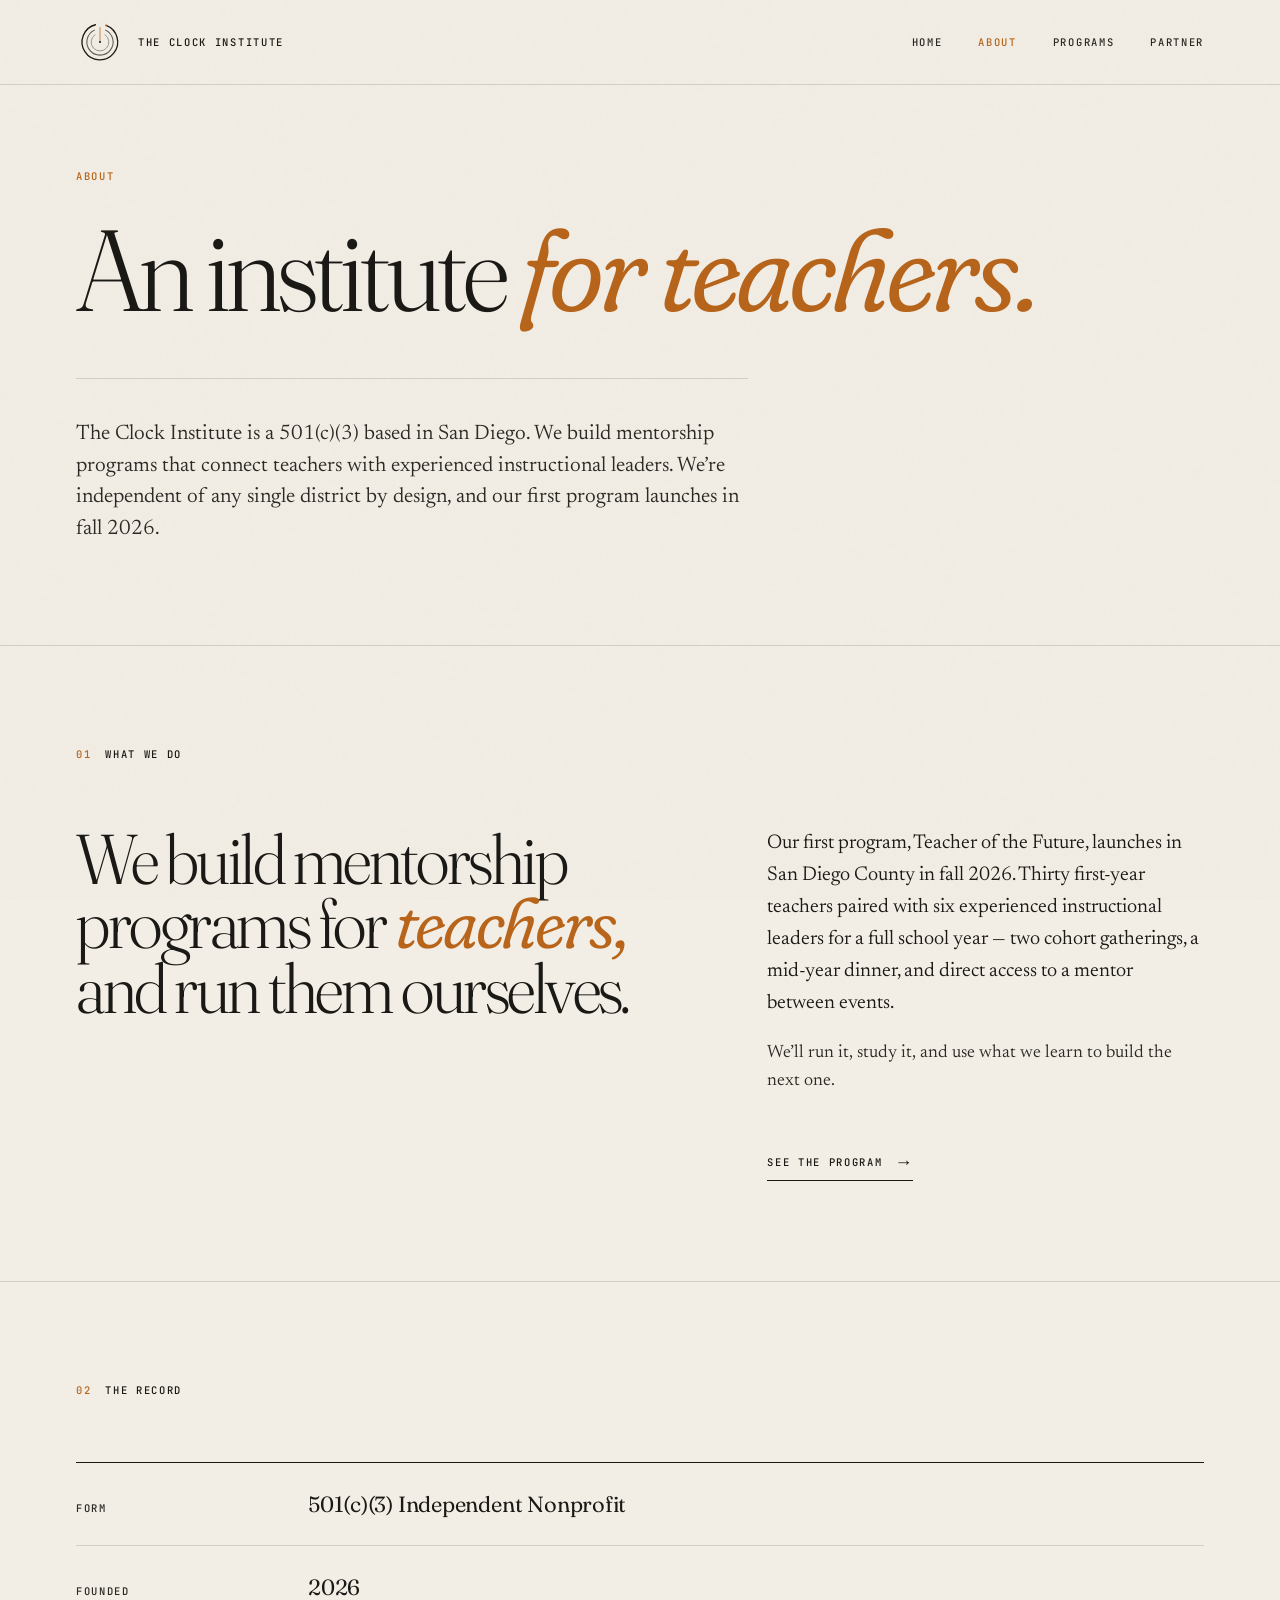
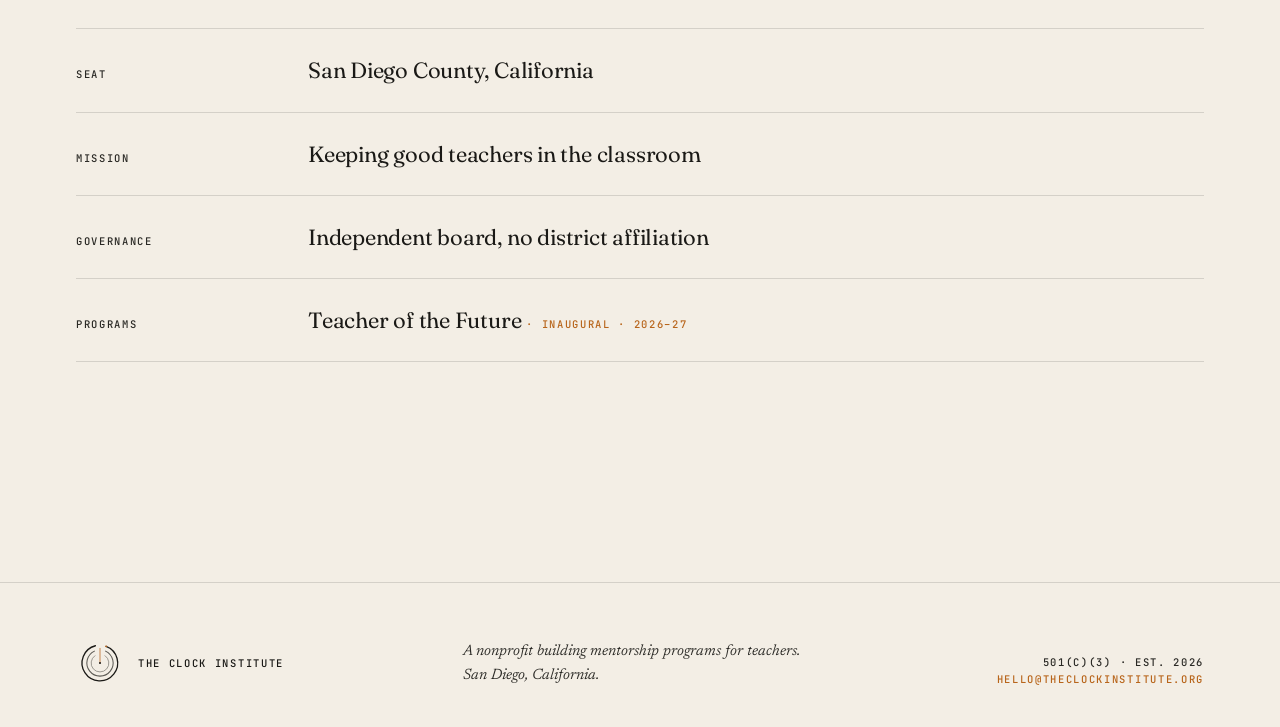
==== commit e20262e6: "Broaden the Institute framing beyond first-year teaching The about page and the shared footer descri" ====
--- a/about.html
+++ b/about.html
@@ -5,7 +5,7 @@
   <meta name="viewport" content="width=device-width, initial-scale=1">
   <link rel="icon" type="image/svg+xml" href="/assets/img/mark.svg">
   <title>About — The Clock Institute</title>
-  <meta name="description" content="The Clock Institute is a 501(c)(3) nonprofit based in San Diego. We build and run mentorship programs for first-year teachers, with independent governance and no district affiliation.">
+  <meta name="description" content="The Clock Institute is a 501(c)(3) nonprofit based in San Diego. We build mentorship programs for teachers, with independent governance and no district affiliation.">
   <link rel="preconnect" href="https://fonts.googleapis.com">
   <link rel="preconnect" href="https://fonts.gstatic.com" crossorigin>
   <link rel="stylesheet" href="https://fonts.googleapis.com/css2?family=Fraunces:opsz,wght,SOFT,WONK@9..144,300..900,0..100,0..1&family=Newsreader:ital,opsz,wght@0,6..72,200..800;1,6..72,200..800&family=JetBrains+Mono:wght@300;400;500&display=swap">
@@ -34,10 +34,10 @@
     <div class="frame">
       <span class="micro micro-ochre">About</span>
       <h1 class="display page-headline">
-        A nonprofit for the <span class="ital">first year</span> of teaching.
+        An institute <span class="ital">for teachers.</span>
       </h1>
       <p class="page-lede">
-        The Clock Institute is a 501(c)(3) based in San Diego. We recruit experienced instructional leaders &mdash; lead teachers, coaches, and principals &mdash; to mentor new teachers through their first year, and build the cohorts and structures that make those relationships hold. We&rsquo;re independent of any single district by design.
+        The Clock Institute is a 501(c)(3) based in San Diego. We build mentorship programs that connect teachers with experienced instructional leaders. We&rsquo;re independent of any single district by design, and our first program launches in fall 2026.
       </p>
     </div>
   </section>
@@ -48,12 +48,12 @@
       <div class="wwd-grid">
         <div class="wwd-lead">
           <h2 class="display">
-            We build mentorship programs for <span class="ital">new teachers,</span> and run them ourselves.
+            We build mentorship programs for <span class="ital">teachers,</span> and run them ourselves.
           </h2>
         </div>
         <div class="wwd-detail">
-          <p>Each program pairs first-year teachers with a small group of experienced instructional leaders for a full school year. Two cohort gatherings, a mid-year dinner, and direct access to a mentor between events.</p>
-          <p>Our first program, Teacher of the Future, launches in San Diego County in fall 2026 with thirty teachers and six mentors. We&rsquo;ll run it, study it, and use what we learn to build the next one.</p>
+          <p>Our first program, Teacher of the Future, launches in San Diego County in fall 2026. Thirty first-year teachers paired with six experienced instructional leaders for a full school year &mdash; two cohort gatherings, a mid-year dinner, and direct access to a mentor between events.</p>
+          <p>We&rsquo;ll run it, study it, and use what we learn to build the next one.</p>
           <a href="/programs.html" class="cta-link" style="margin-top:32px;">
             <span class="micro">See the program</span>
             <span class="cta-arrow">&rarr;</span>
@@ -81,7 +81,7 @@
         </div>
         <div class="record-row">
           <span class="record-label micro">Mission</span>
-          <span class="record-val">Keeping new teachers in the classroom</span>
+          <span class="record-val">Keeping good teachers in the classroom</span>
         </div>
         <div class="record-row">
           <span class="record-label micro">Governance</span>
@@ -102,7 +102,7 @@
         <span class="wordmark-text">The Clock Institute</span>
       </a>
       <p class="colophon">
-        A nonprofit pairing new teachers with experienced instructional leaders. San Diego, California.
+        A nonprofit building mentorship programs for teachers. San Diego, California.
       </p>
       <div class="micro" style="text-align:right; color: var(--ink-soft);">
         501(c)(3) &middot; est. 2026<br>
--- a/assets/css/components.css
+++ b/assets/css/components.css
@@ -566,70 +566,8 @@
   section.numbers, section.arc, section.metrics { padding: 64px 0; }
 }
 
-/* ---------- Partner: lanes & contact ---------- */
-
-section.partner-types, section.contact {
-  padding: 100px 0;
-  border-top: 1px solid var(--rule);
-}
-
-.lane-list {
-  border-top: 1px solid var(--ink);
-}
-.lane {
-  display: grid;
-  grid-template-columns: 60px 1fr 220px;
-  gap: 48px;
-  padding: 56px 0;
-  border-bottom: 1px solid var(--rule);
-  align-items: start;
-}
-.lane-num {
-  font-family: var(--font-mono);
-  font-size: 12px;
-  letter-spacing: 0.14em;
-  color: var(--ochre);
-  padding-top: 10px;
-}
-.lane-name {
-  font-family: var(--font-display);
-  font-weight: 350;
-  font-size: clamp(28px, 3vw, 36px);
-  letter-spacing: -0.02em;
-  margin-bottom: 16px;
-}
-.lane p {
-  font-size: 17px;
-  line-height: 1.6;
-  color: var(--ink-soft);
-  max-width: 56ch;
-}
-.lane p em {
-  color: var(--ink);
-  font-family: var(--font-display);
-  font-style: italic;
-}
-.lane-meta {
-  color: var(--ink-soft);
-  align-self: start;
-  padding-top: 14px;
-  text-align: right;
-}
-
-.contact-headline {
-  font-size: clamp(48px, 6vw, 88px);
-  margin-bottom: 64px;
-}
-.contact-headline .ital { color: var(--ochre); }
-.contact-single {
-  border-top: 1px solid var(--rule);
-  padding-top: 48px;
-  display: flex;
-  flex-direction: column;
-  align-items: flex-start;
-  gap: 24px;
-  max-width: 60ch;
-}
+/* ---------- Partner: contact email ---------- */
+
 .contact-email {
   display: inline-block;
   font-family: var(--font-display);
@@ -644,14 +582,3 @@
   color: var(--ochre);
   border-color: var(--ochre);
 }
-.contact-audience {
-  font-size: 18px;
-  line-height: 1.6;
-  color: var(--ink-soft);
-}
-
-@media (max-width: 920px) {
-  .lane { grid-template-columns: 1fr; gap: 12px; }
-  .lane-meta { text-align: left; padding-top: 8px; }
-  section.partner-types, section.contact { padding: 64px 0; }
-}
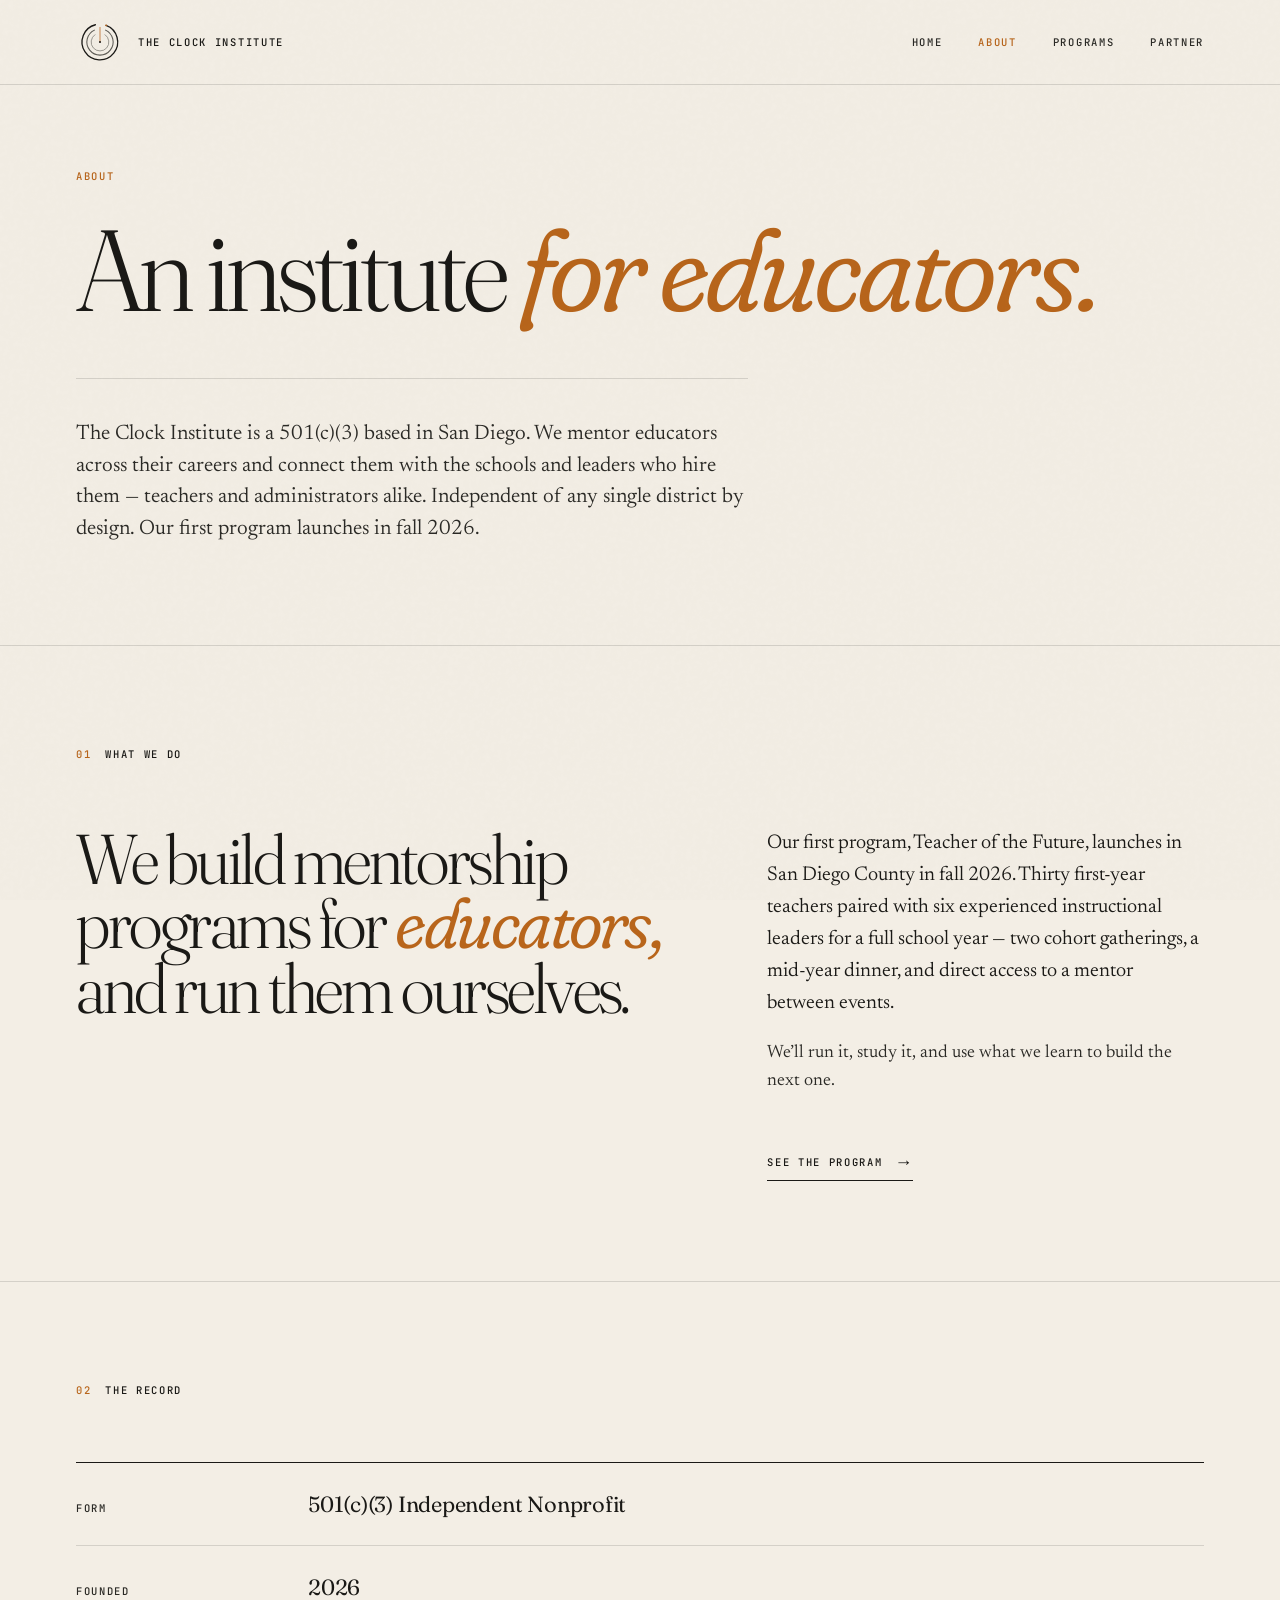
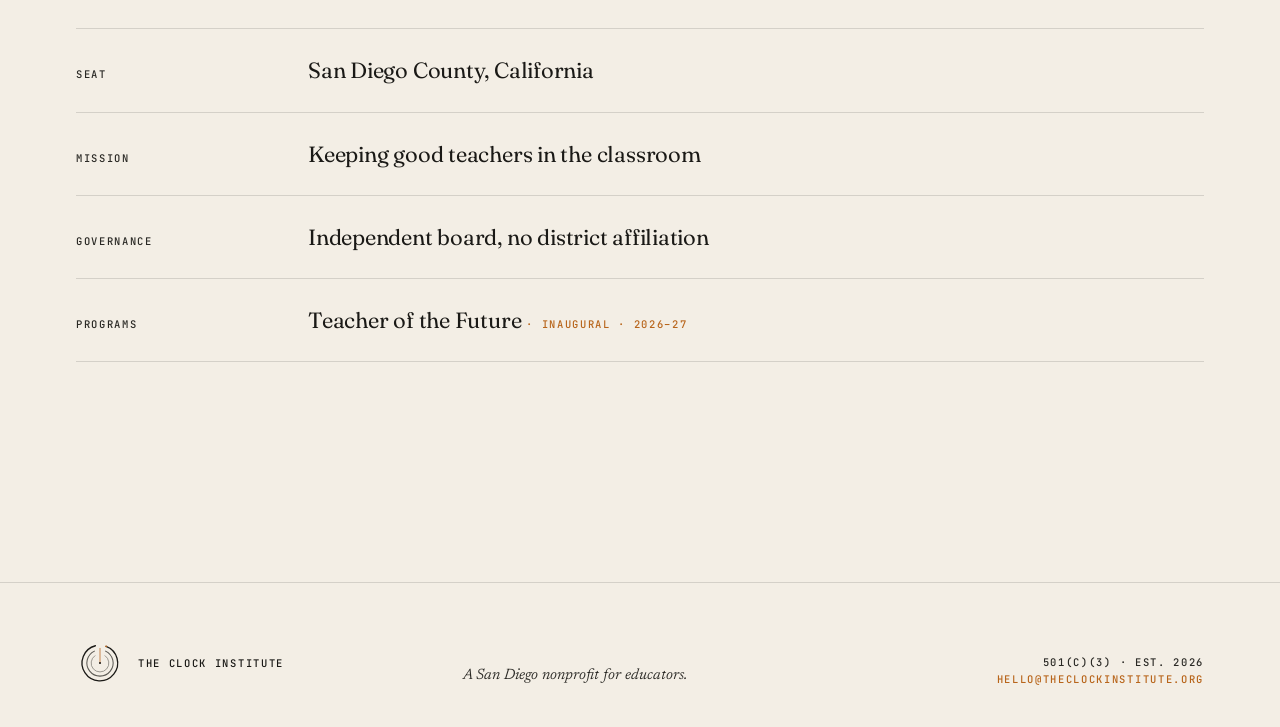
==== commit c8205d2c: "Reframe Institute identity around educators, not teachers Institute audience is educators broadly — " ====
--- a/about.html
+++ b/about.html
@@ -5,7 +5,7 @@
   <meta name="viewport" content="width=device-width, initial-scale=1">
   <link rel="icon" type="image/svg+xml" href="/assets/img/mark.svg">
   <title>About — The Clock Institute</title>
-  <meta name="description" content="The Clock Institute is a 501(c)(3) nonprofit based in San Diego. We build mentorship programs for teachers, with independent governance and no district affiliation.">
+  <meta name="description" content="The Clock Institute is a 501(c)(3) nonprofit based in San Diego. We mentor educators across their careers and connect them with the schools and leaders who hire them. Teachers and administrators alike.">
   <link rel="preconnect" href="https://fonts.googleapis.com">
   <link rel="preconnect" href="https://fonts.gstatic.com" crossorigin>
   <link rel="stylesheet" href="https://fonts.googleapis.com/css2?family=Fraunces:opsz,wght,SOFT,WONK@9..144,300..900,0..100,0..1&family=Newsreader:ital,opsz,wght@0,6..72,200..800;1,6..72,200..800&family=JetBrains+Mono:wght@300;400;500&display=swap">
@@ -34,10 +34,10 @@
     <div class="frame">
       <span class="micro micro-ochre">About</span>
       <h1 class="display page-headline">
-        An institute <span class="ital">for teachers.</span>
+        An institute <span class="ital">for educators.</span>
       </h1>
       <p class="page-lede">
-        The Clock Institute is a 501(c)(3) based in San Diego. We build mentorship programs that connect teachers with experienced instructional leaders. We&rsquo;re independent of any single district by design, and our first program launches in fall 2026.
+        The Clock Institute is a 501(c)(3) based in San Diego. We mentor educators across their careers and connect them with the schools and leaders who hire them &mdash; teachers and administrators alike. Independent of any single district by design. Our first program launches in fall 2026.
       </p>
     </div>
   </section>
@@ -48,7 +48,7 @@
       <div class="wwd-grid">
         <div class="wwd-lead">
           <h2 class="display">
-            We build mentorship programs for <span class="ital">teachers,</span> and run them ourselves.
+            We build mentorship programs for <span class="ital">educators,</span> and run them ourselves.
           </h2>
         </div>
         <div class="wwd-detail">
@@ -102,7 +102,7 @@
         <span class="wordmark-text">The Clock Institute</span>
       </a>
       <p class="colophon">
-        A nonprofit building mentorship programs for teachers. San Diego, California.
+        A San Diego nonprofit for educators.
       </p>
       <div class="micro" style="text-align:right; color: var(--ink-soft);">
         501(c)(3) &middot; est. 2026<br>
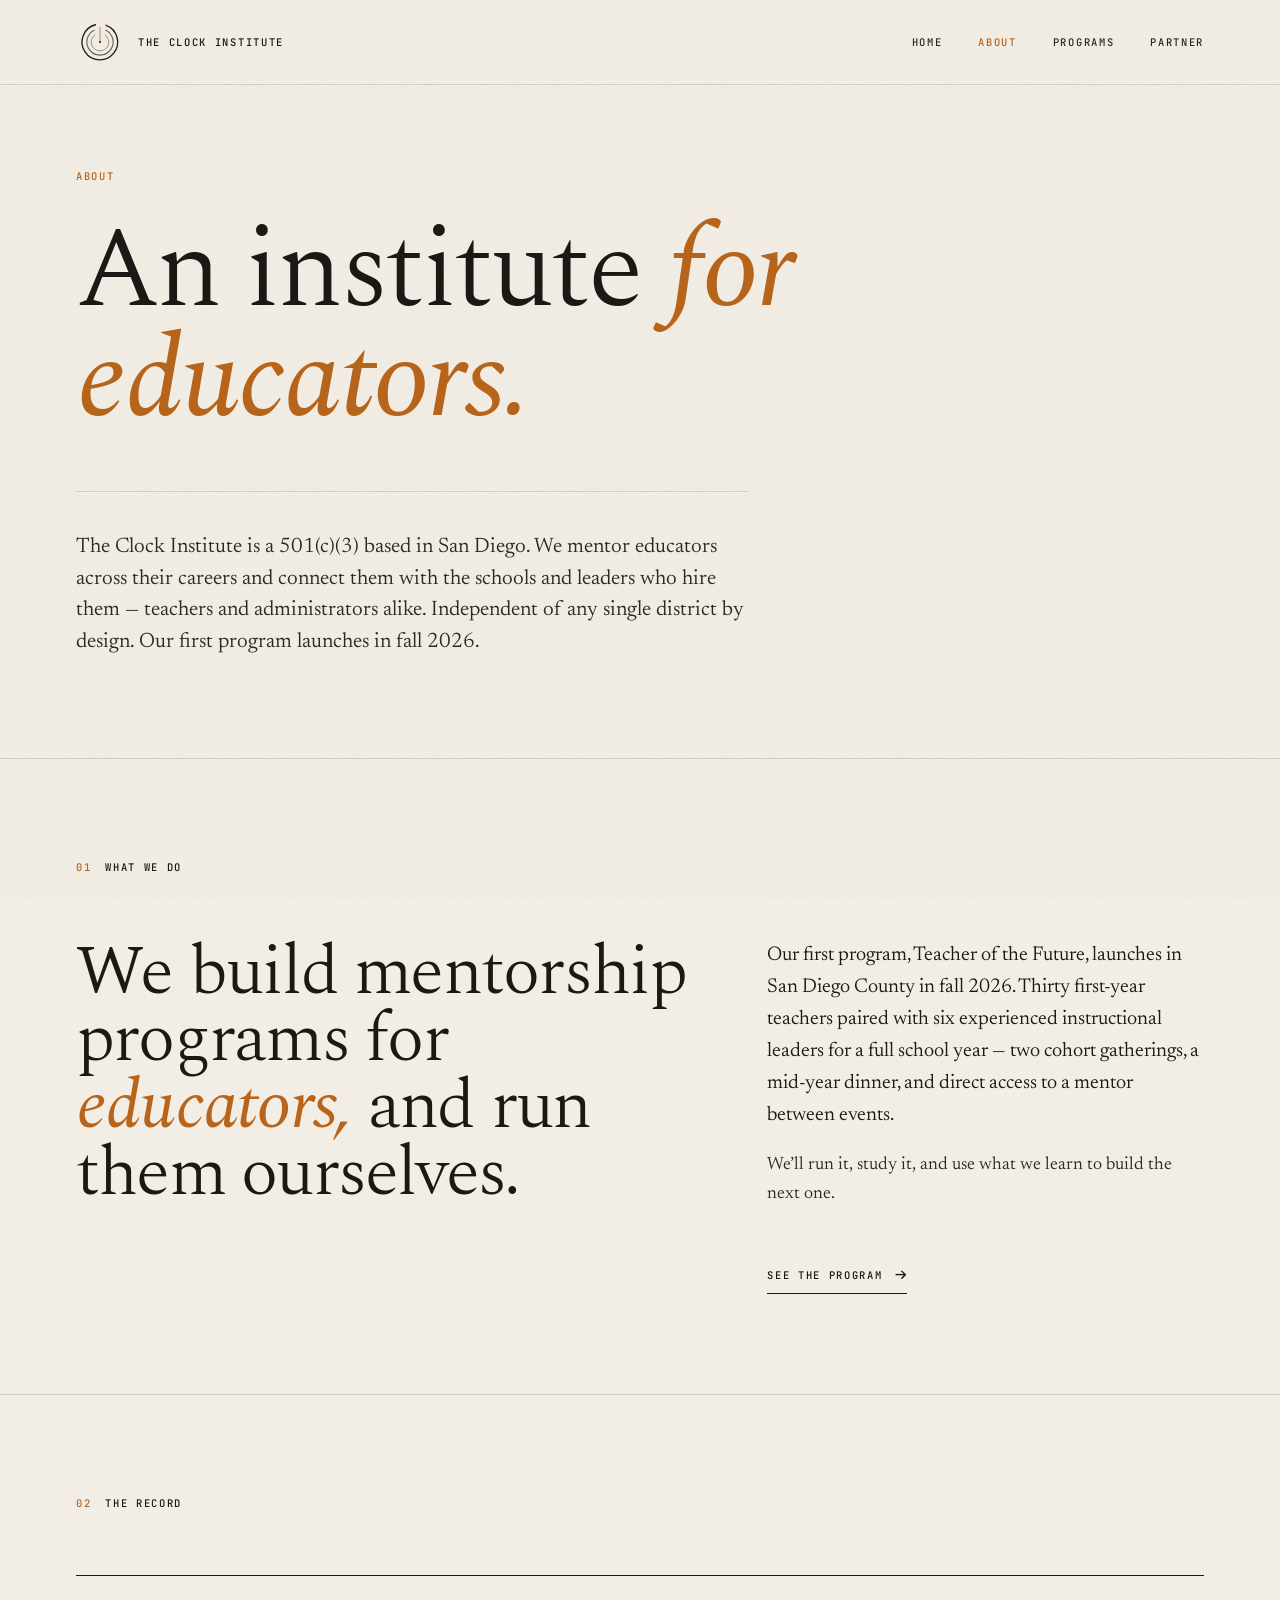
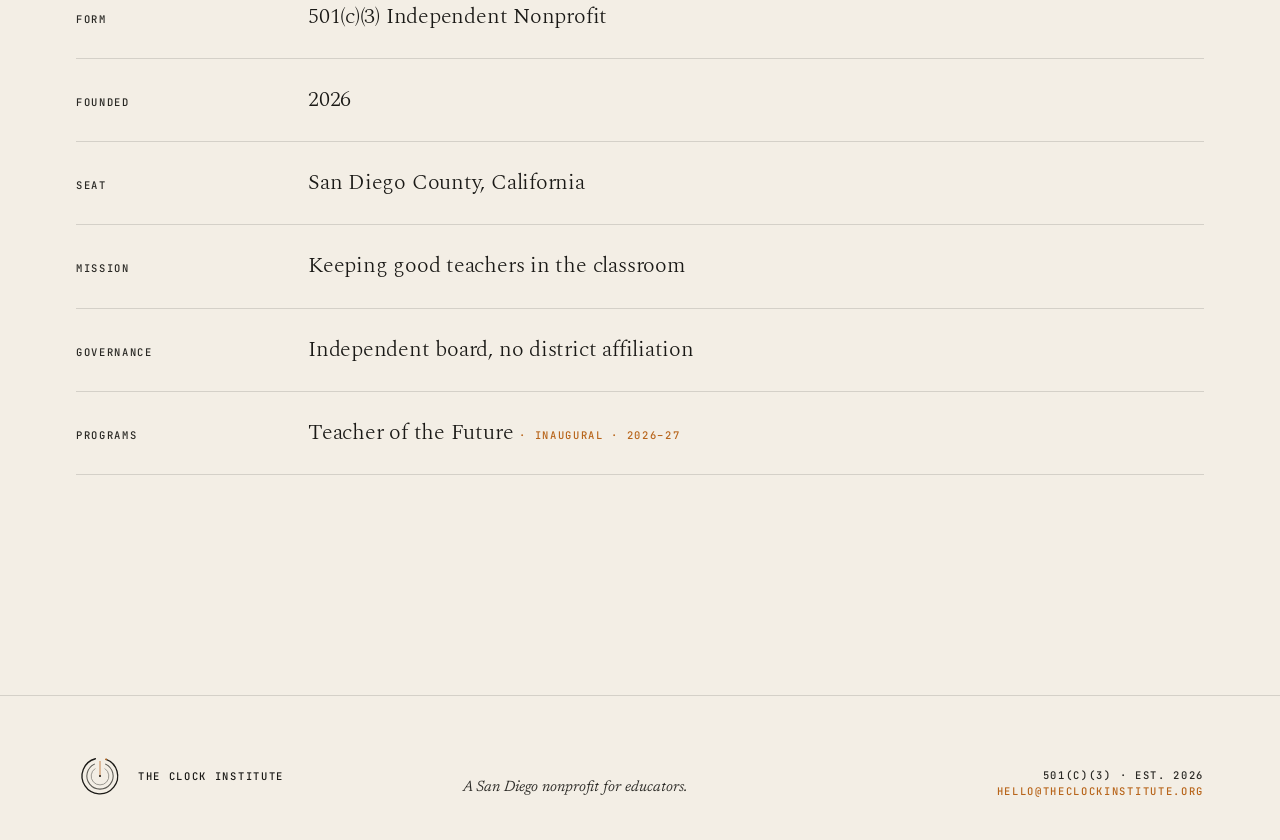
==== commit b7b9e623: "Switch display font to Spectral, restore ochre Move from Fraunces to Spectral for the display family" ====
--- a/about.html
+++ b/about.html
@@ -8,7 +8,7 @@
   <meta name="description" content="The Clock Institute is a 501(c)(3) nonprofit based in San Diego. We mentor educators across their careers and connect them with the schools and leaders who hire them. Teachers and administrators alike.">
   <link rel="preconnect" href="https://fonts.googleapis.com">
   <link rel="preconnect" href="https://fonts.gstatic.com" crossorigin>
-  <link rel="stylesheet" href="https://fonts.googleapis.com/css2?family=Fraunces:opsz,wght,SOFT,WONK@9..144,300..900,0..100,0..1&family=Newsreader:ital,opsz,wght@0,6..72,200..800;1,6..72,200..800&family=JetBrains+Mono:wght@300;400;500&display=swap">
+  <link rel="stylesheet" href="https://fonts.googleapis.com/css2?family=Spectral:ital,wght@0,300;0,400;0,500;0,600;0,700;1,300;1,400;1,500;1,600&family=Newsreader:ital,opsz,wght@0,6..72,200..800;1,6..72,200..800&family=JetBrains+Mono:wght@300;400;500&display=swap">
   <link rel="stylesheet" href="assets/css/tokens.css">
   <link rel="stylesheet" href="assets/css/base.css">
   <link rel="stylesheet" href="assets/css/components.css">
--- a/assets/css/tokens.css
+++ b/assets/css/tokens.css
@@ -8,7 +8,7 @@
   --rule: rgba(26, 25, 22, 0.14);
   --rule-strong: rgba(26, 25, 22, 0.28);
 
-  --font-display: 'Fraunces', Georgia, serif;
+  --font-display: 'Spectral', Georgia, serif;
   --font-body: 'Newsreader', Georgia, serif;
   --font-mono: 'JetBrains Mono', ui-monospace, monospace;
 
--- a/assets/css/base.css
+++ b/assets/css/base.css
@@ -40,17 +40,15 @@
 
 .display {
   font-family: var(--font-display);
-  font-variation-settings: "opsz" 144, "SOFT" 30, "WONK" 0;
   font-weight: 300;
-  letter-spacing: -0.035em;
-  line-height: 0.92;
+  letter-spacing: -0.025em;
+  line-height: 0.95;
 }
 
 .ital {
   font-family: var(--font-display);
   font-style: italic;
-  font-variation-settings: "opsz" 72, "SOFT" 100, "WONK" 1;
-  font-weight: 350;
+  font-weight: 400;
 }
 
 .mono {
--- a/assets/css/components.css
+++ b/assets/css/components.css
@@ -118,7 +118,6 @@
 .hero-headline .amp {
   color: var(--ochre);
   font-style: italic;
-  font-variation-settings: "opsz" 144, "SOFT" 100, "WONK" 1;
 }
 
 .hero-foot {
@@ -140,7 +139,6 @@
   color: var(--ink);
   font-family: var(--font-display);
   font-style: italic;
-  font-variation-settings: "opsz" 22, "SOFT" 100, "WONK" 0;
 }
 
 .cta-link {
@@ -258,7 +256,6 @@
 .motif-figure {
   font-family: var(--font-display);
   font-weight: 300;
-  font-variation-settings: "opsz" 144, "SOFT" 30, "WONK" 0;
   font-size: clamp(96px, 14vw, 176px);
   letter-spacing: -0.04em;
   line-height: 0.85;
@@ -466,7 +463,6 @@
 .num-fig {
   font-family: var(--font-display);
   font-weight: 300;
-  font-variation-settings: "opsz" 144, "SOFT" 30, "WONK" 0;
   font-size: clamp(64px, 8vw, 120px);
   line-height: 0.9;
   letter-spacing: -0.04em;
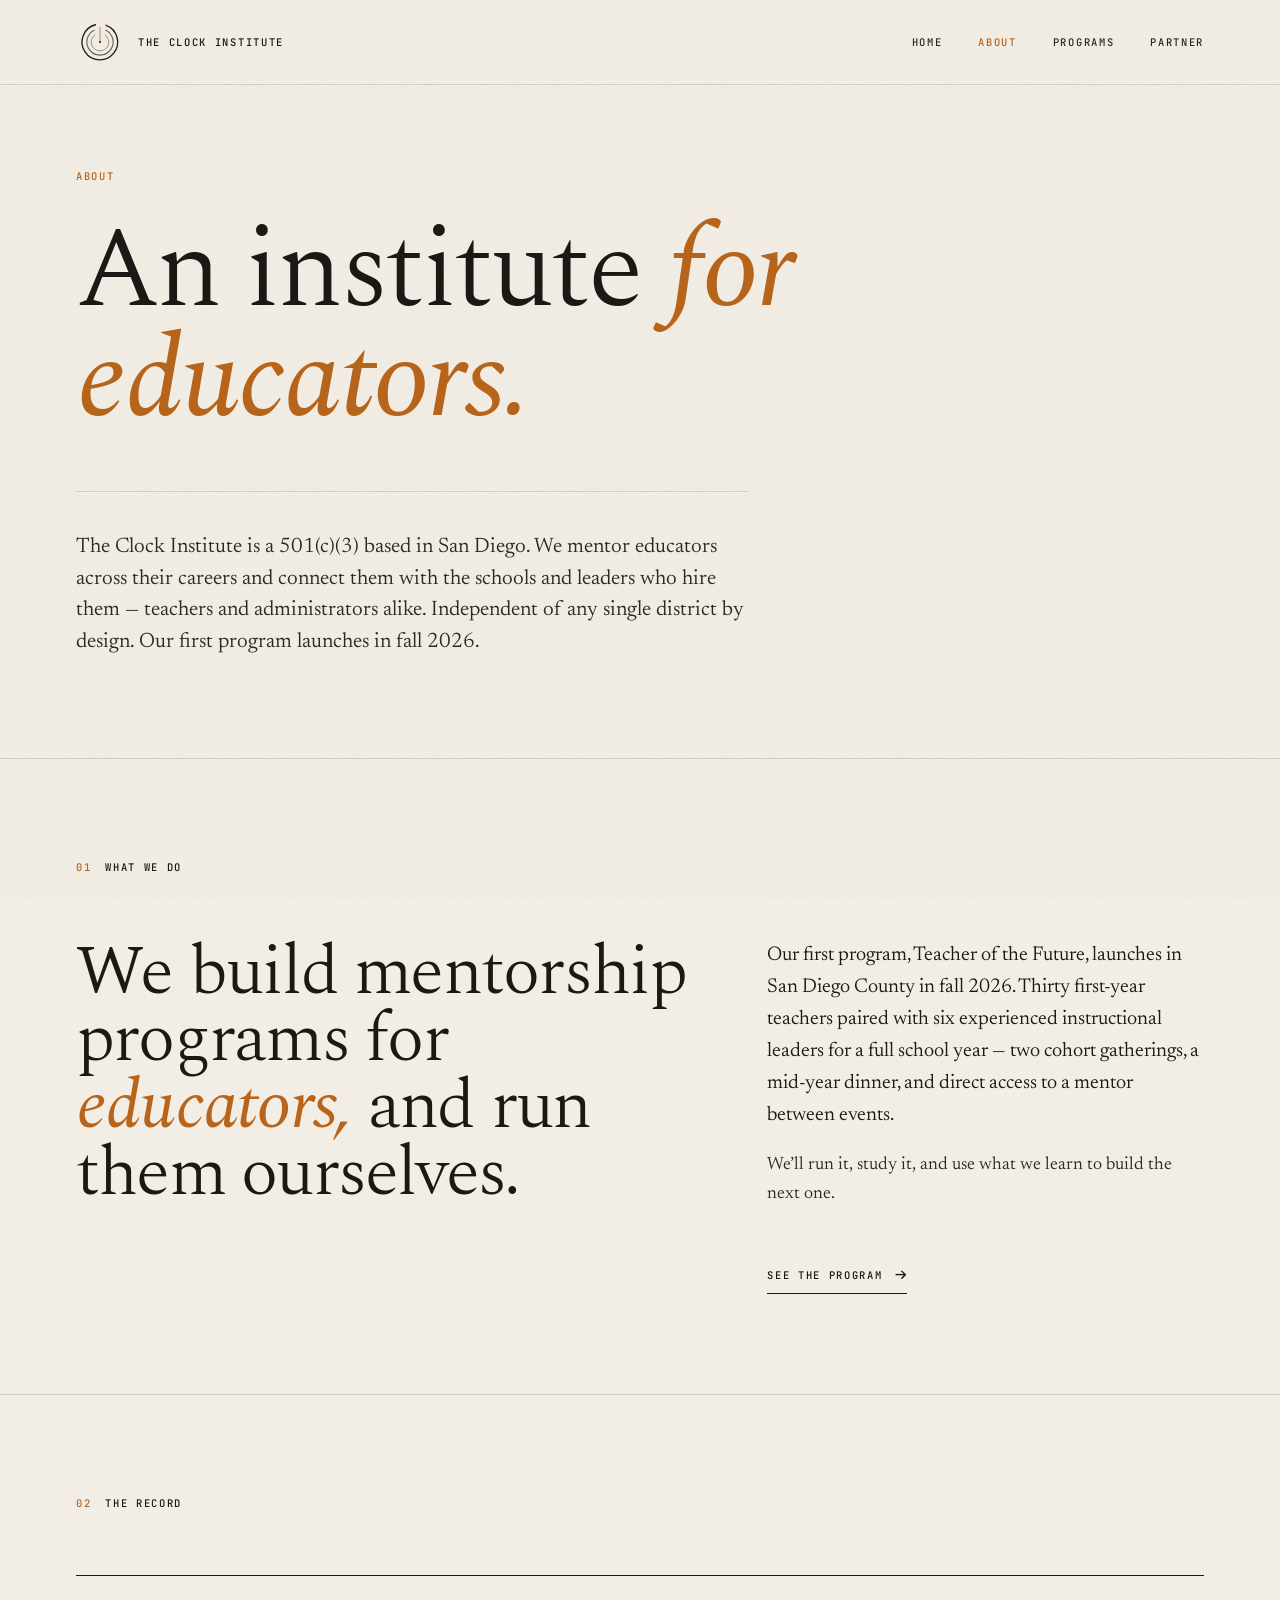
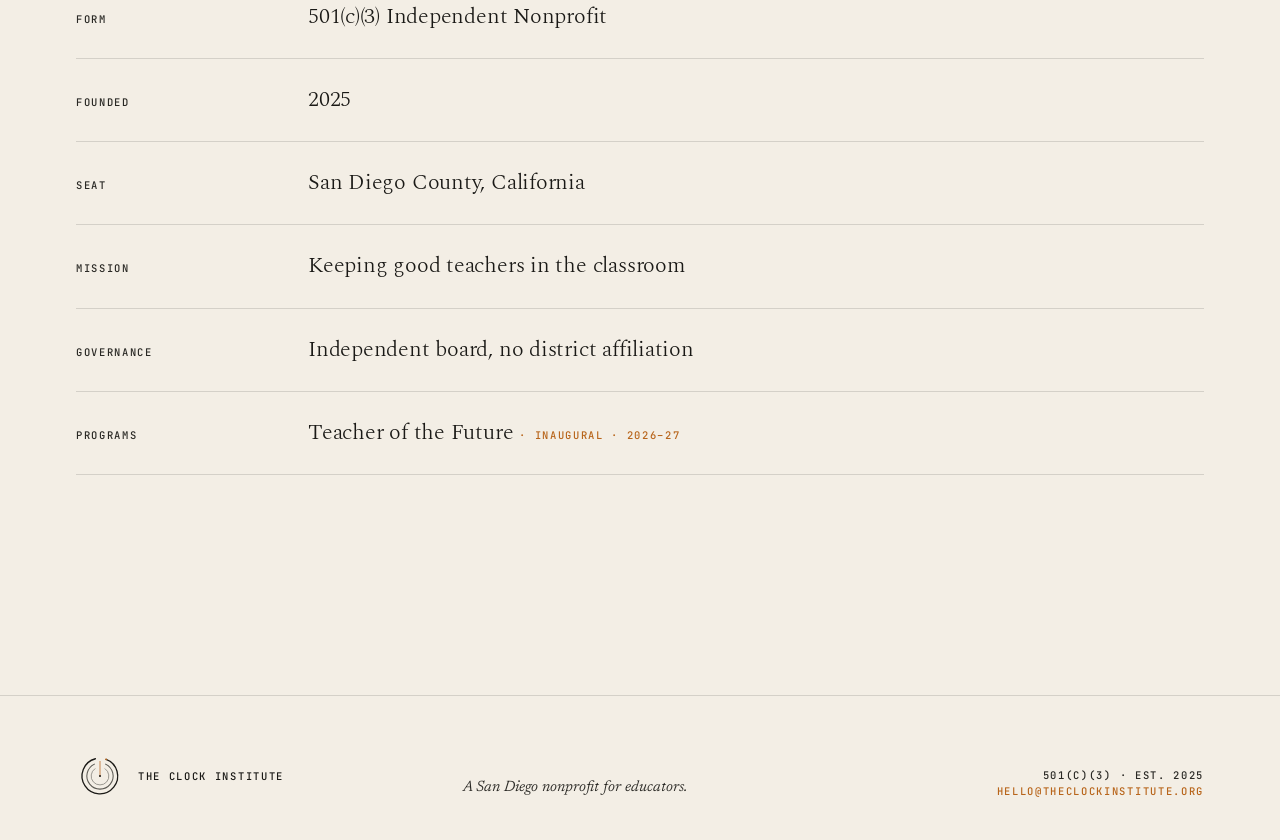
==== commit b3a1e6cf: "Update founding year to 2025 The Institute was founded in 2025; only the inaugural program (Teacher " ====
--- a/about.html
+++ b/about.html
@@ -73,7 +73,7 @@
         </div>
         <div class="record-row">
           <span class="record-label micro">Founded</span>
-          <span class="record-val">2026</span>
+          <span class="record-val">2025</span>
         </div>
         <div class="record-row">
           <span class="record-label micro">Seat</span>
@@ -105,7 +105,7 @@
         A San Diego nonprofit for educators.
       </p>
       <div class="micro" style="text-align:right; color: var(--ink-soft);">
-        501(c)(3) &middot; est. 2026<br>
+        501(c)(3) &middot; est. 2025<br>
         <a href="mailto:hello@theclockinstitute.org" style="color: var(--ochre);">hello@theclockinstitute.org</a>
       </div>
     </div>
